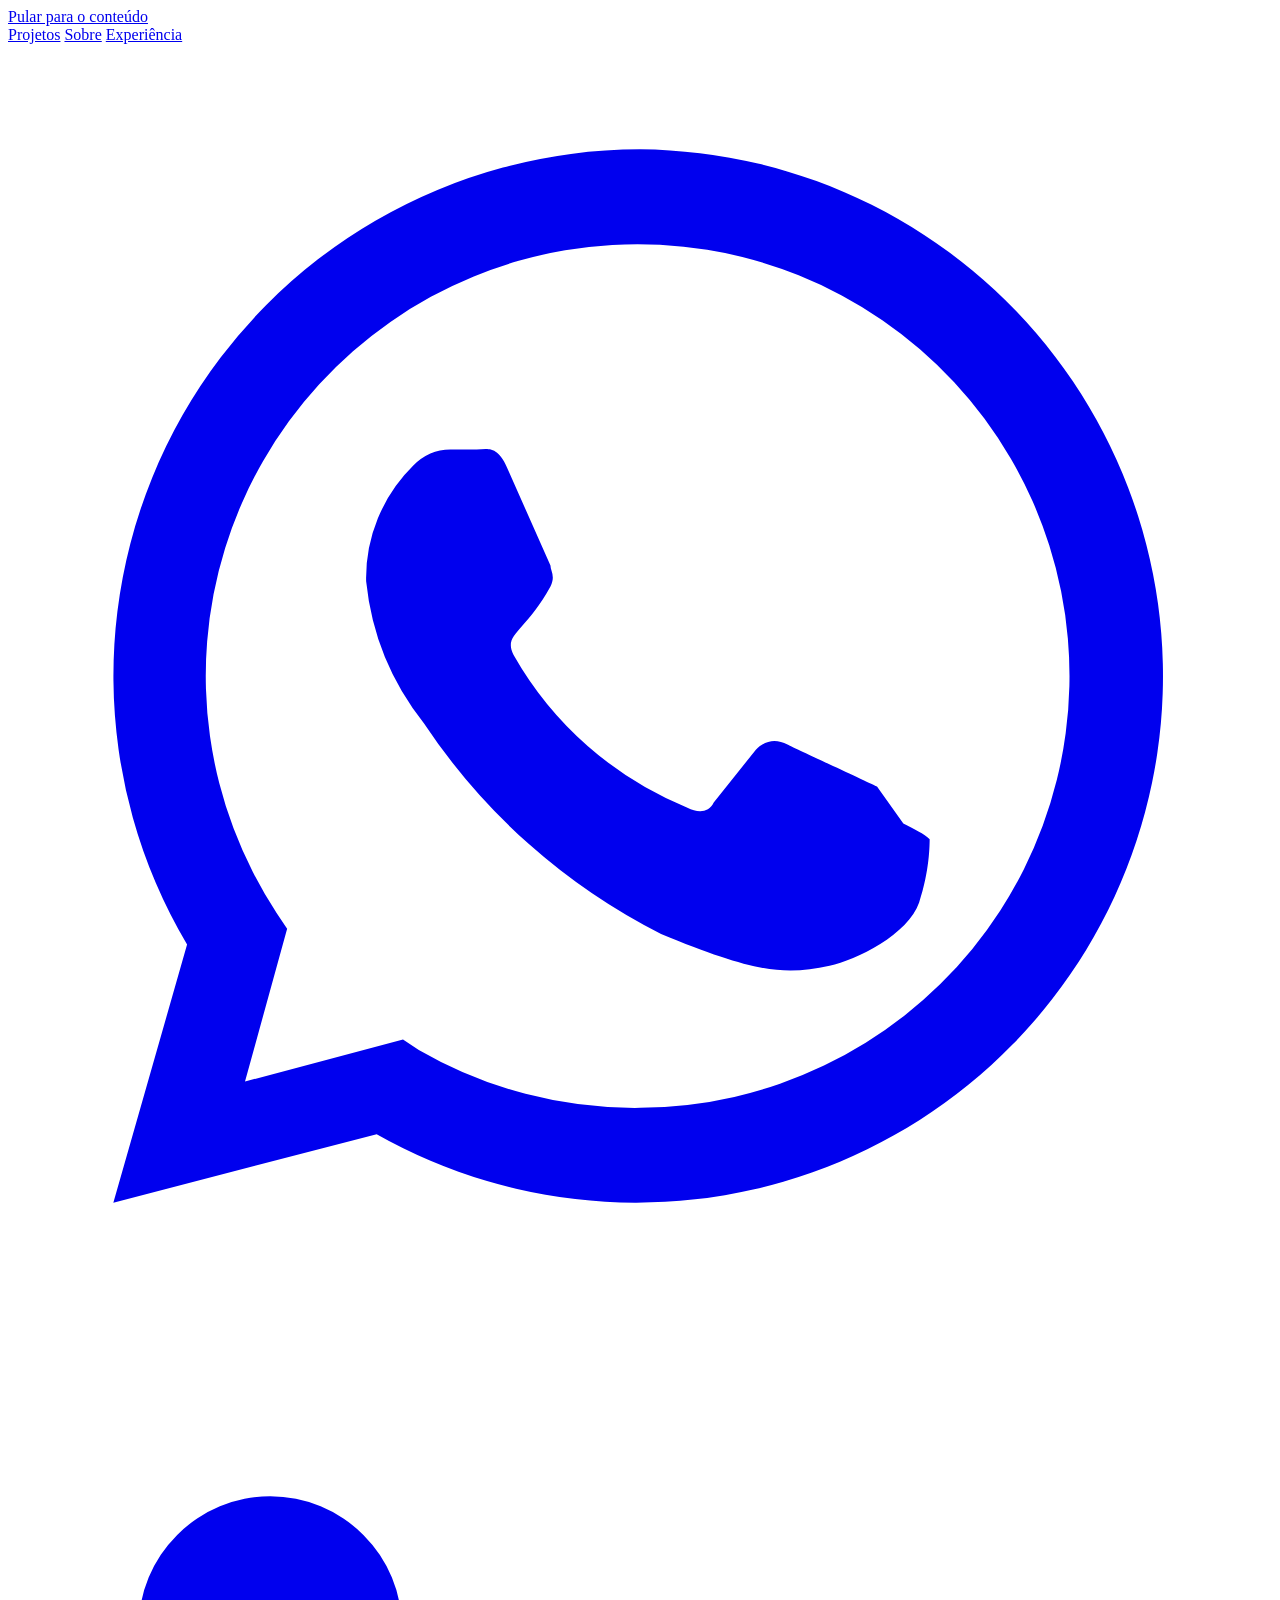
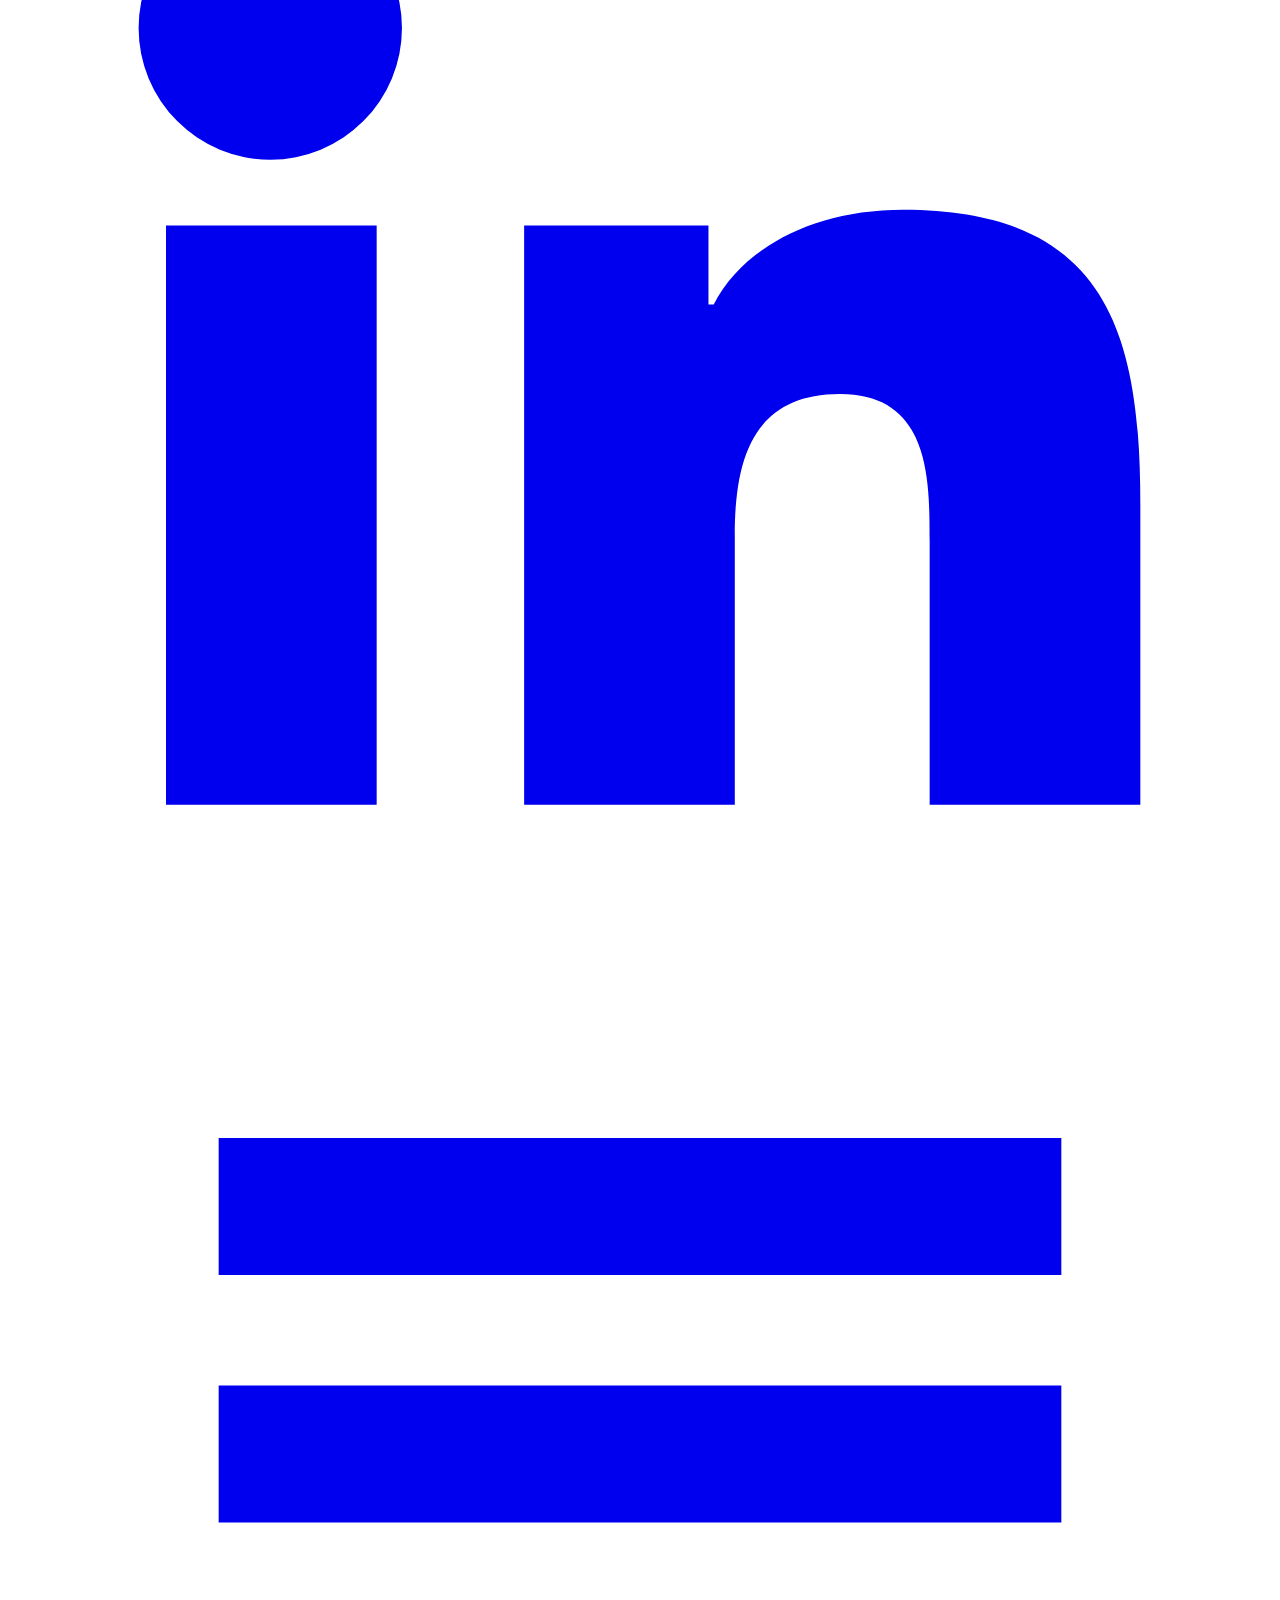
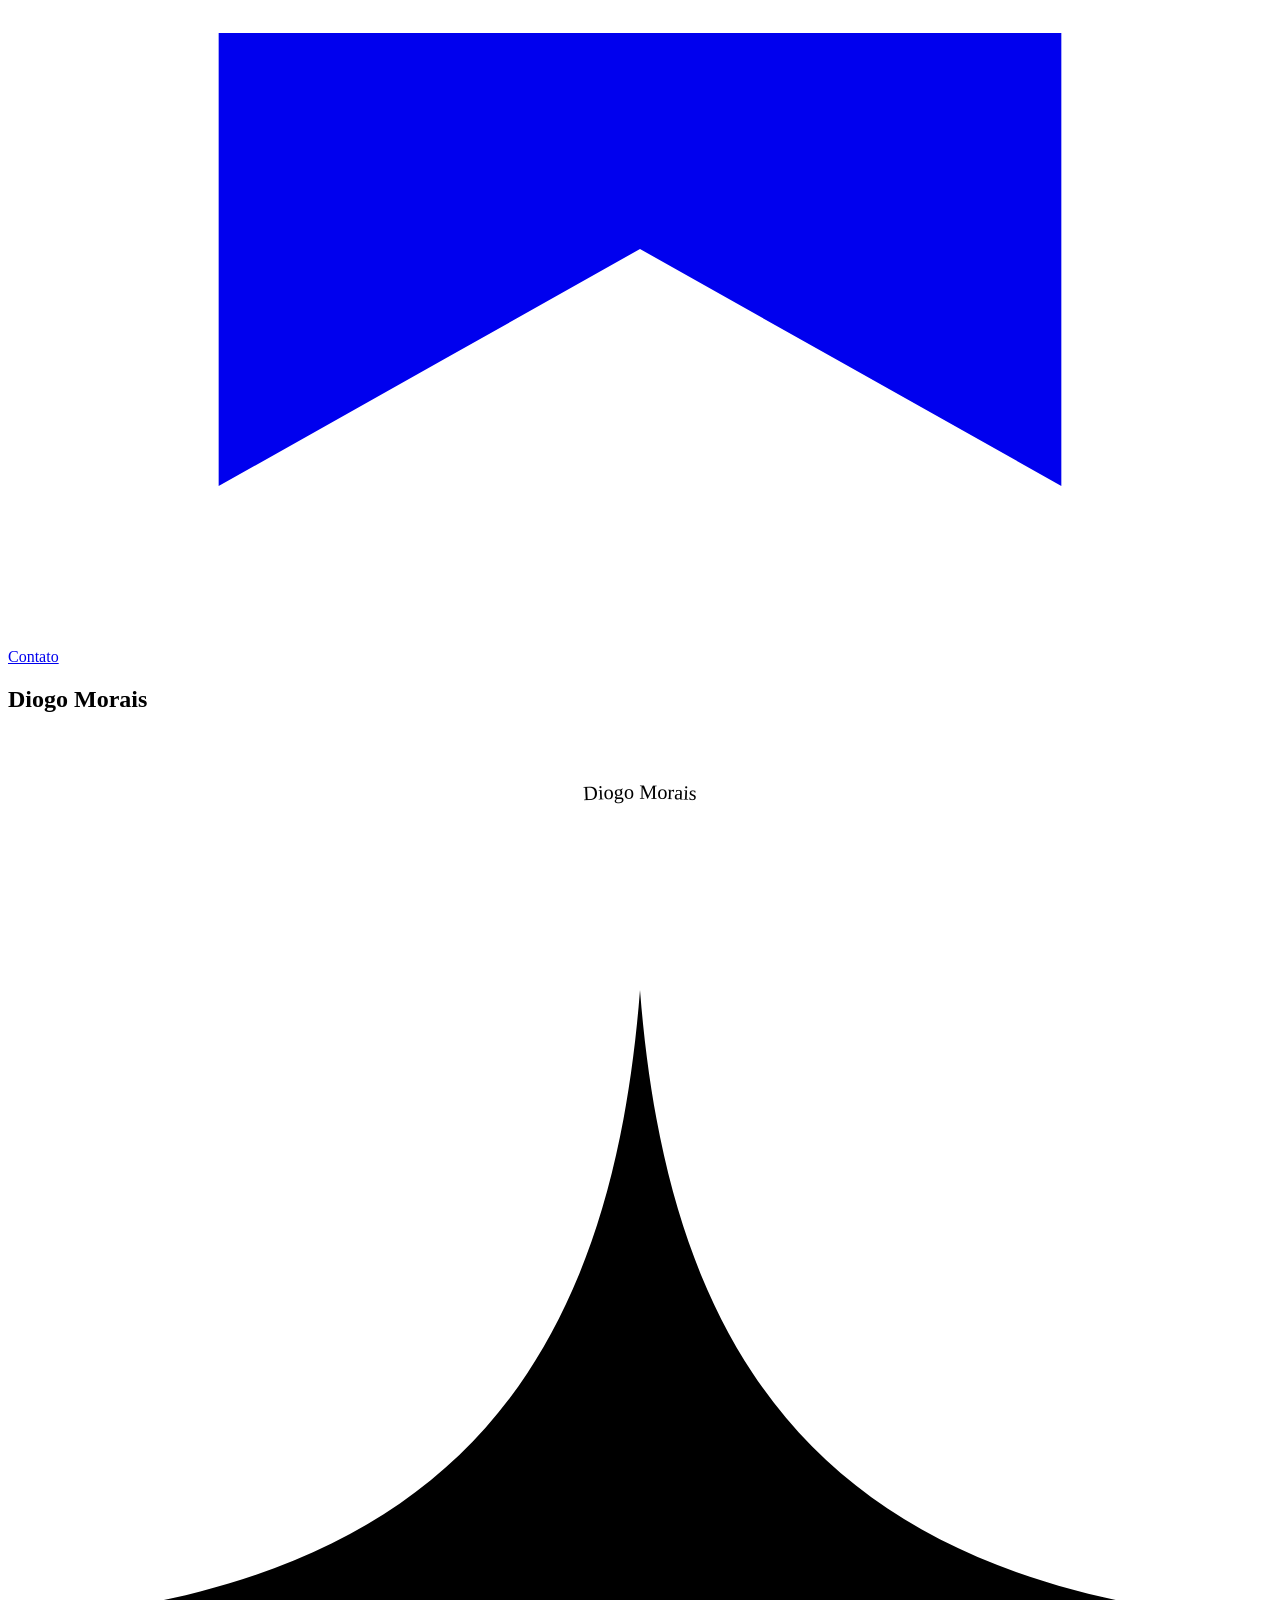
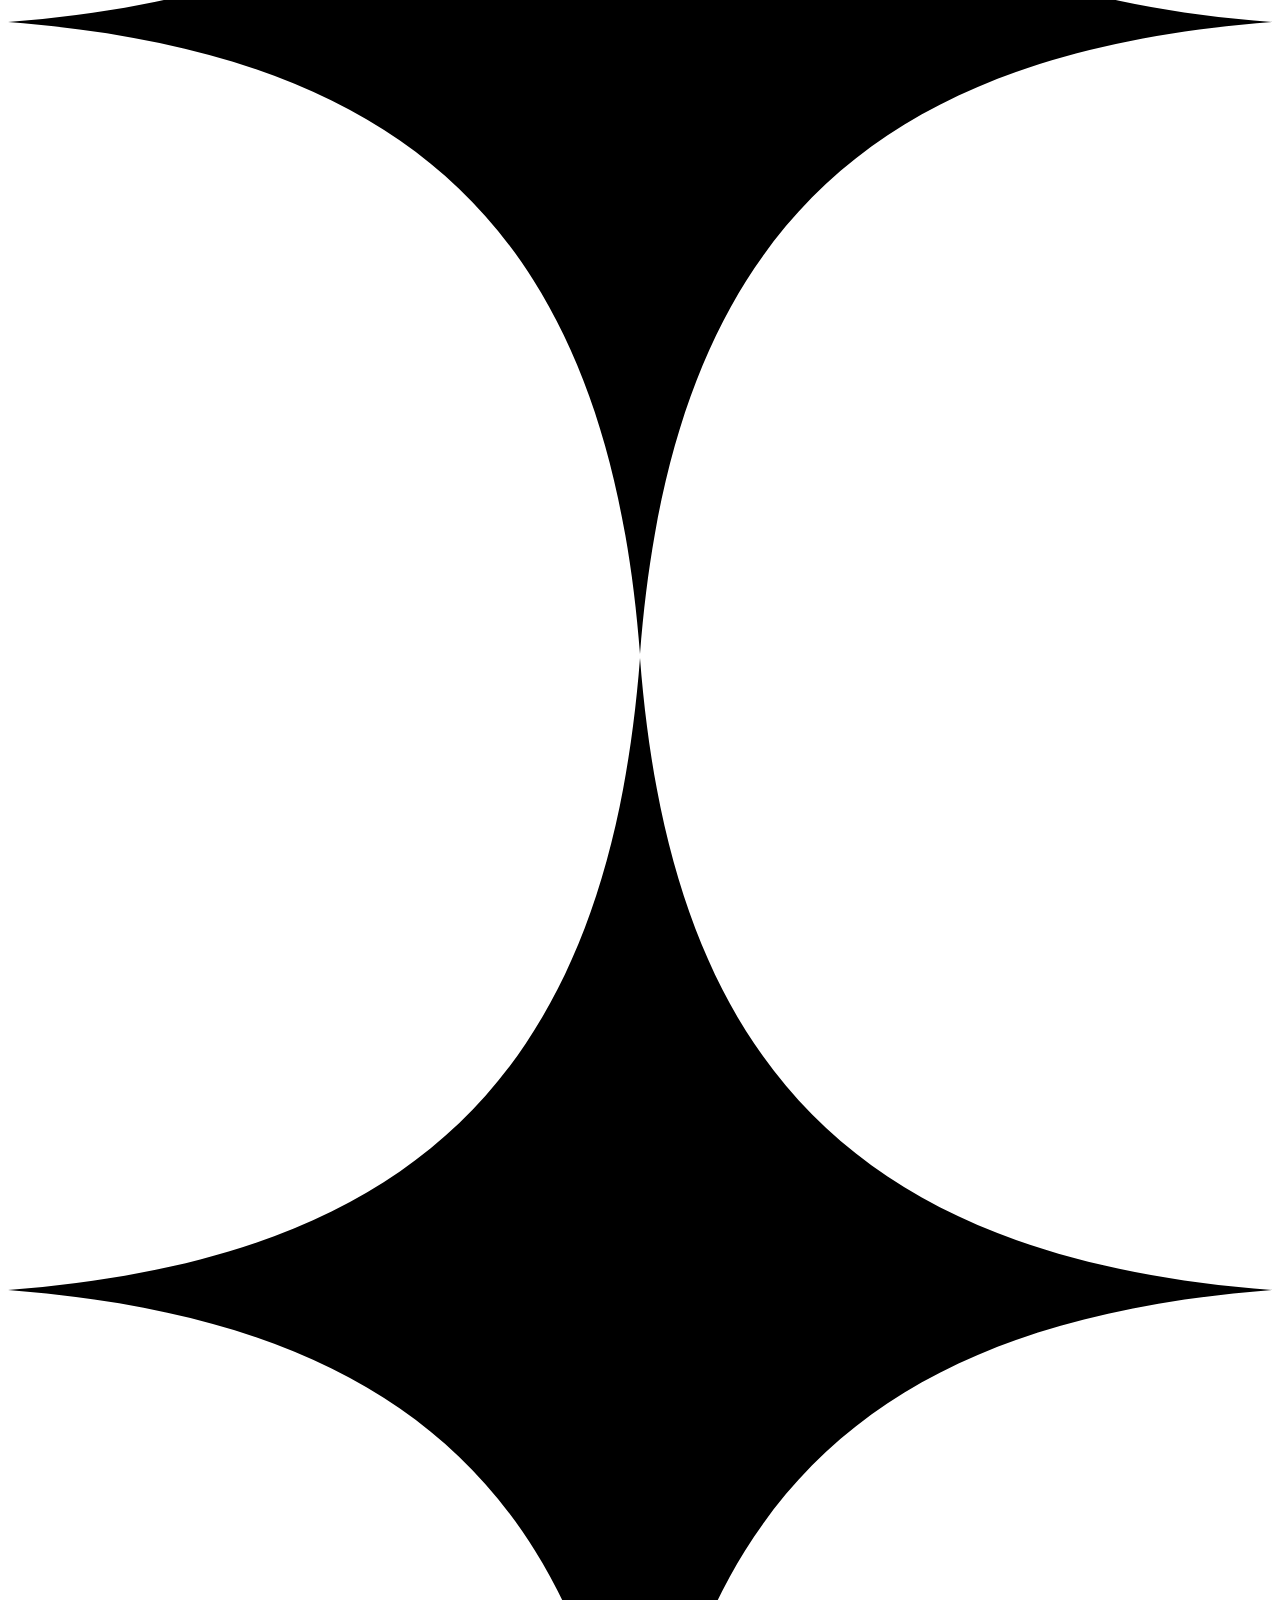
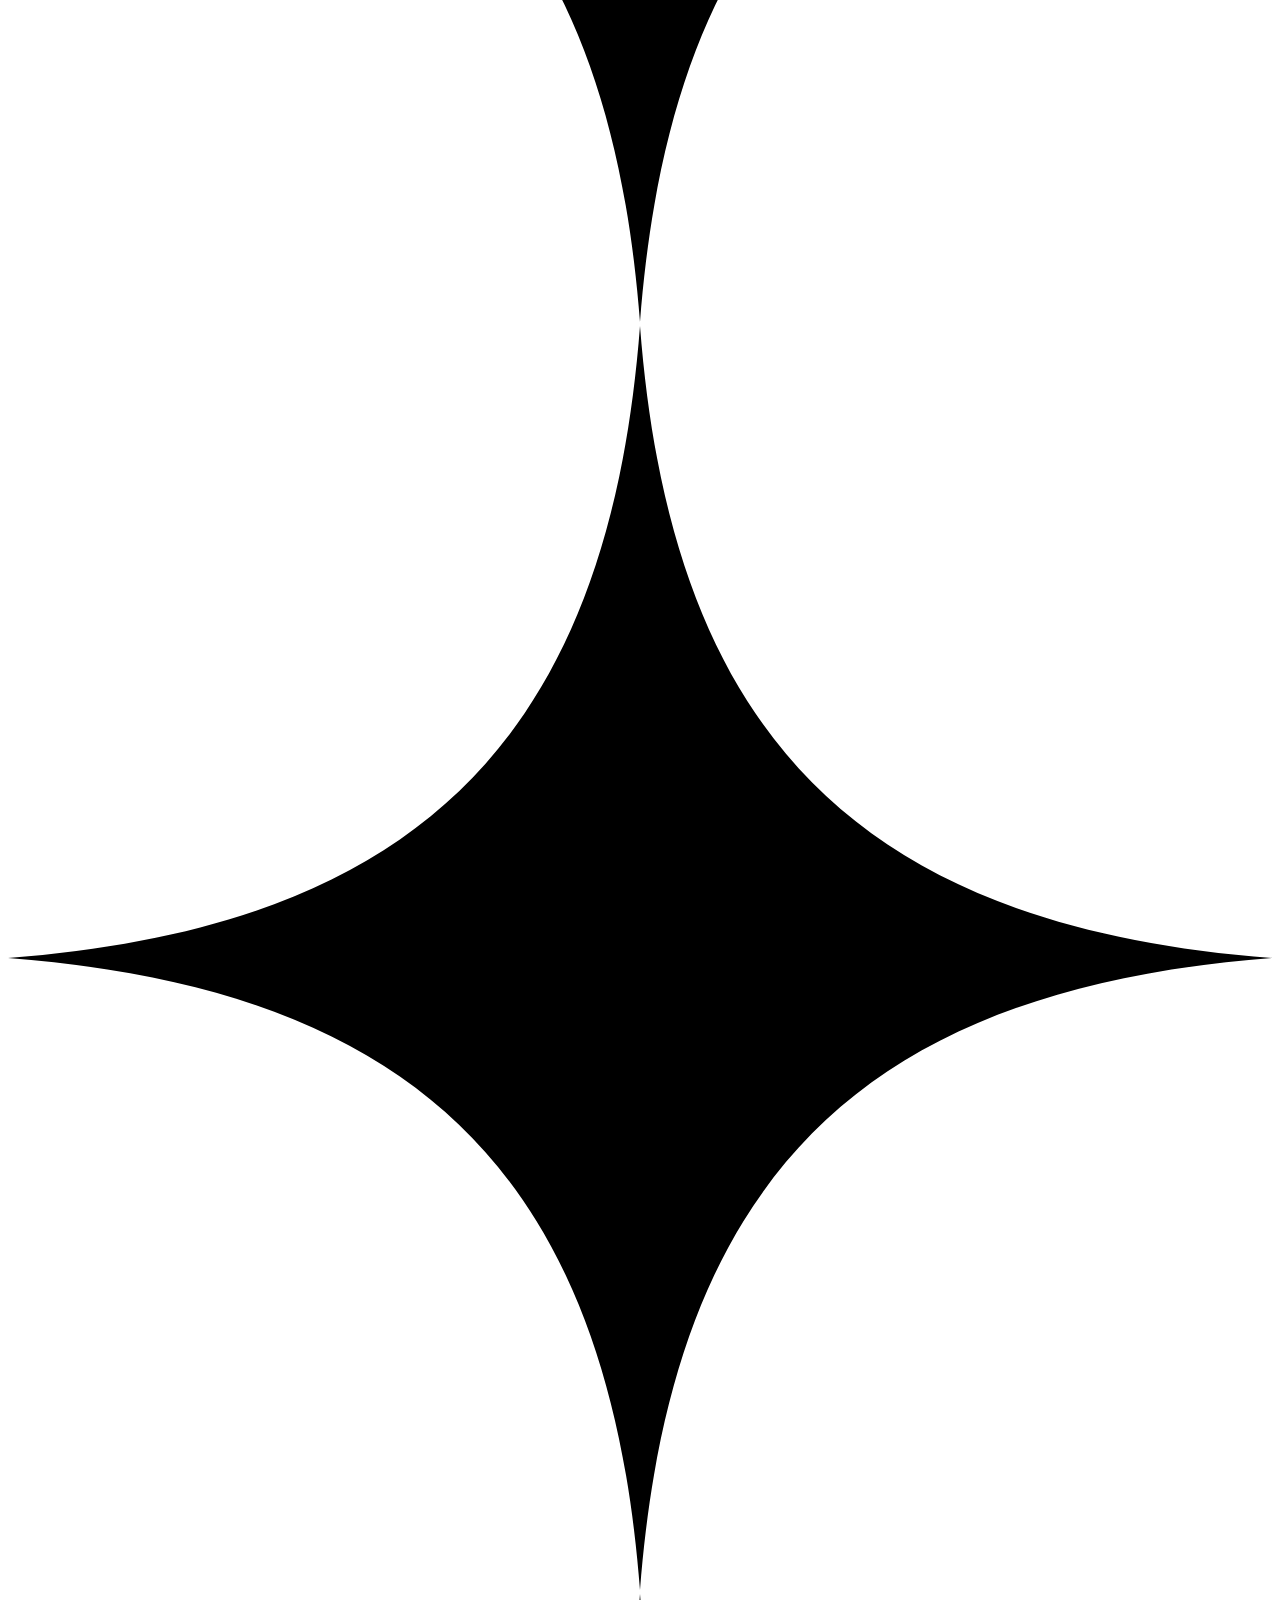
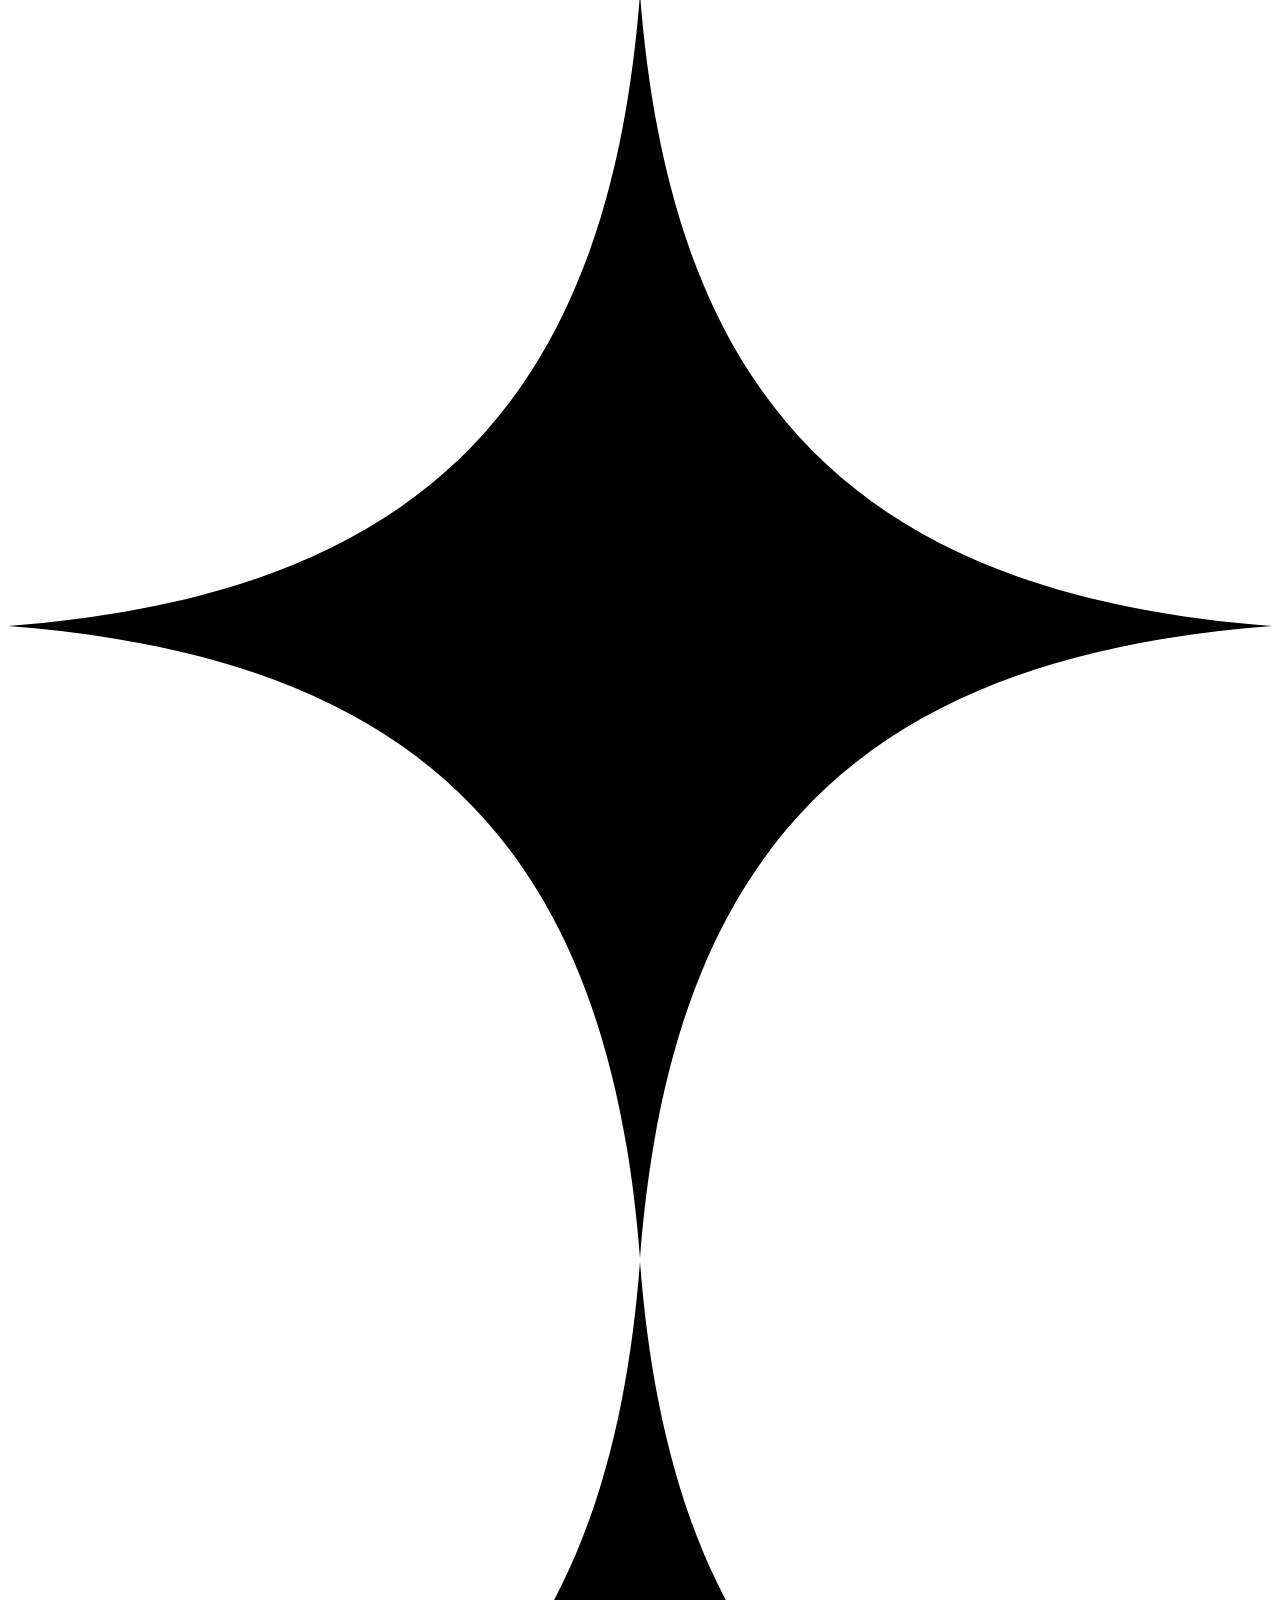
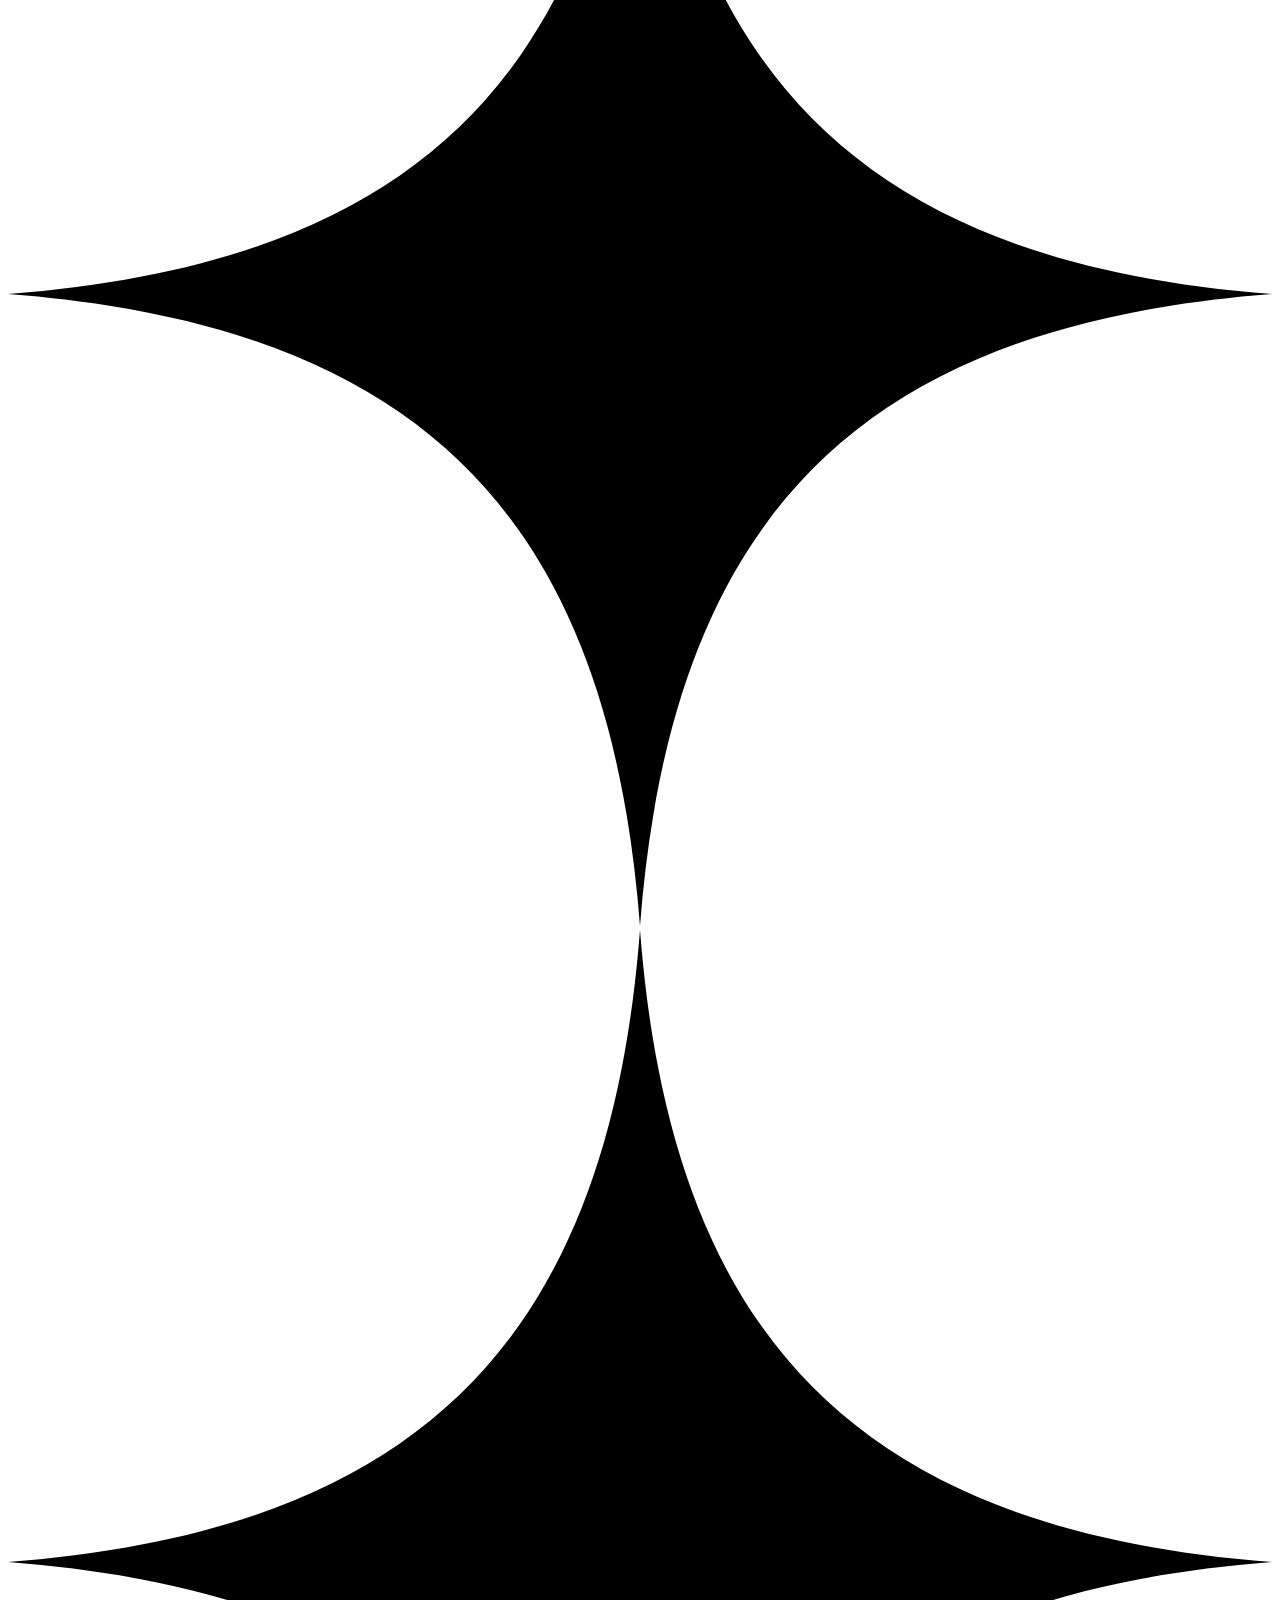
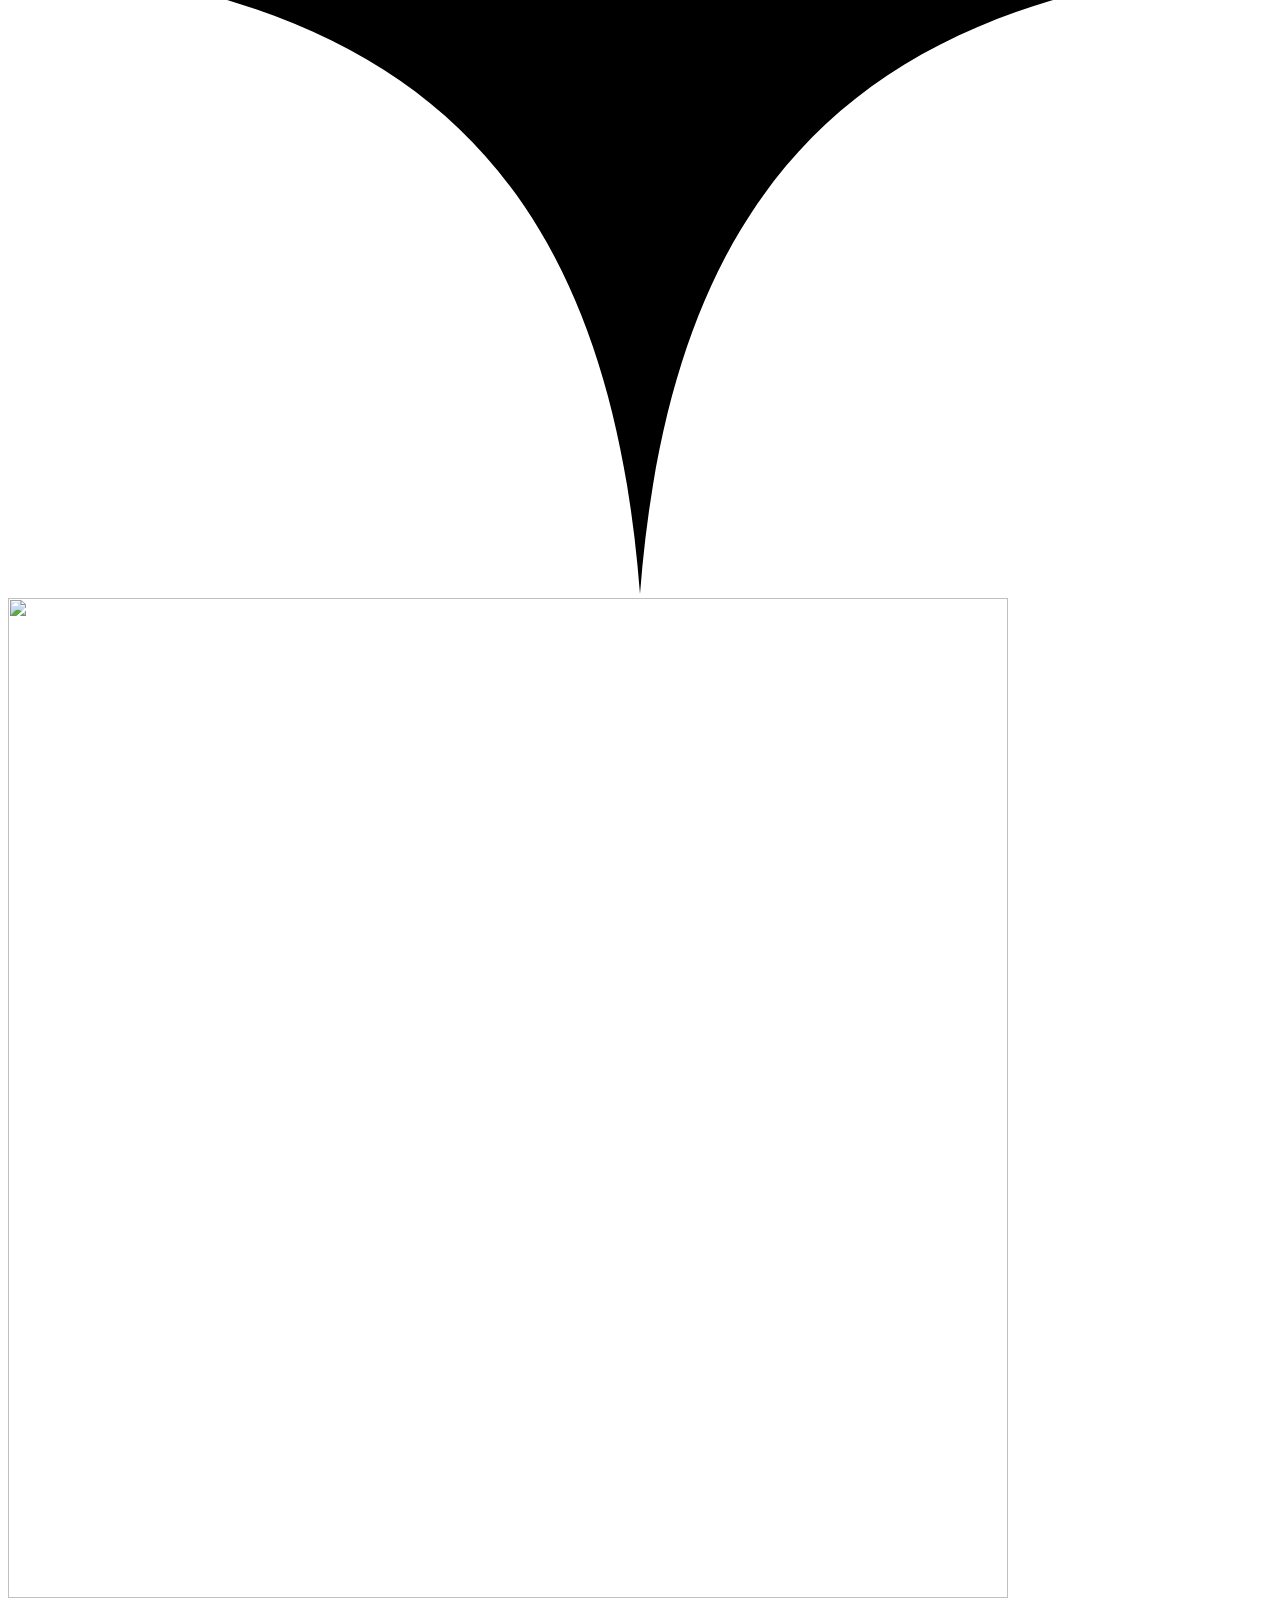
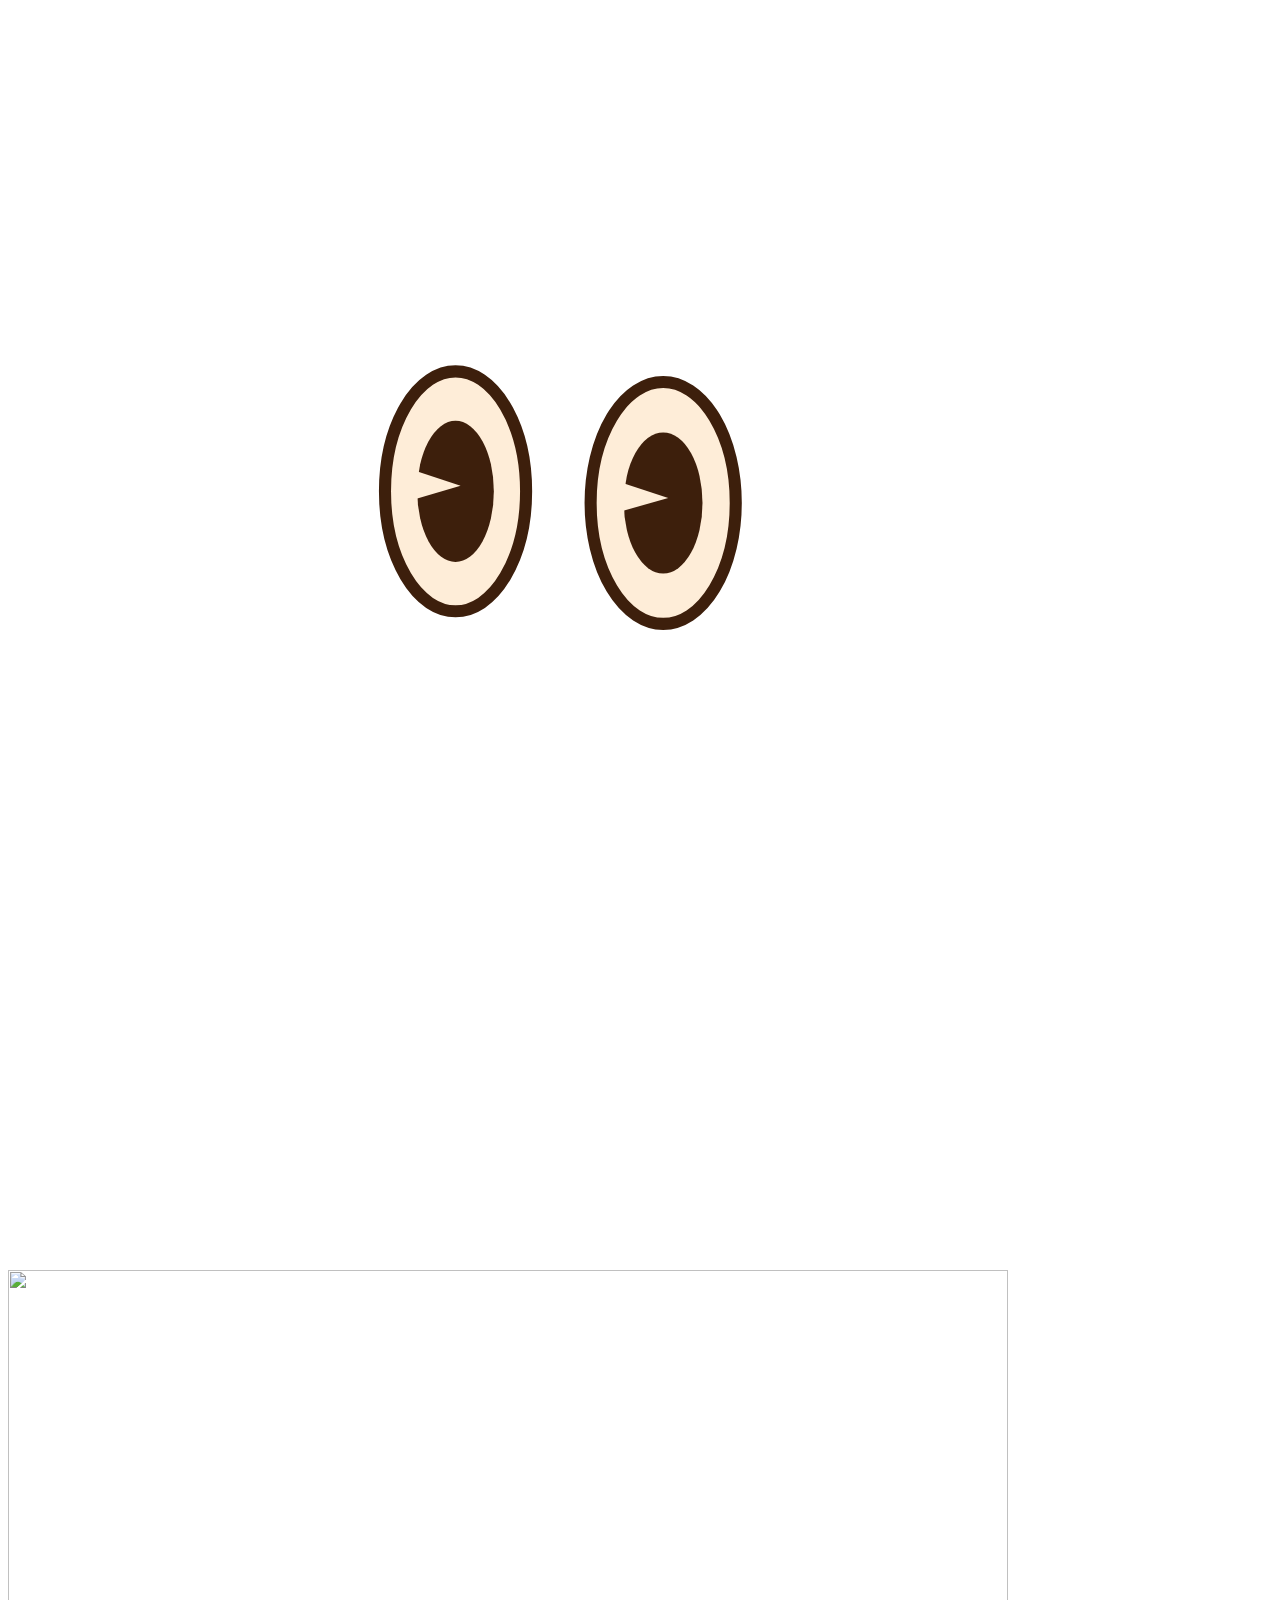
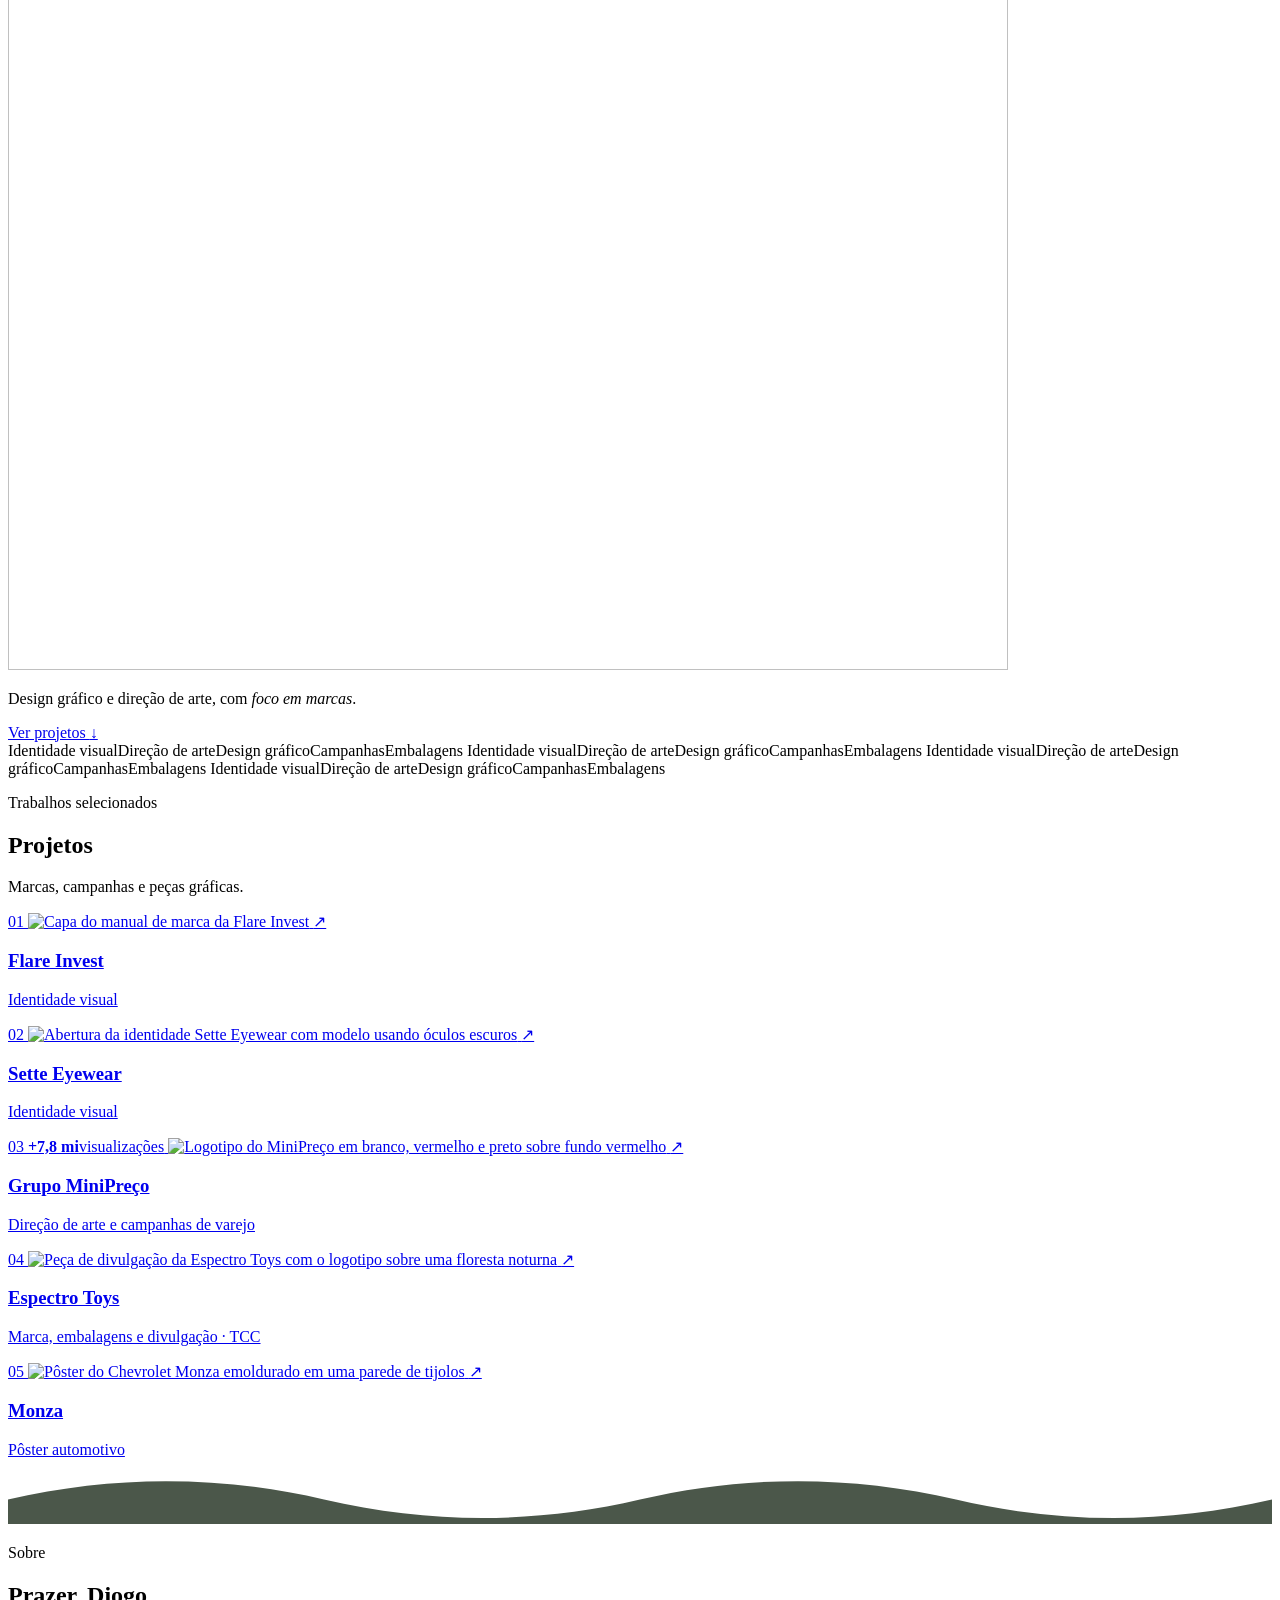
==== index.html @ a41bdfc1 "Add files via upload" ====
<!doctype html>
<html lang="pt-BR">
<head>
  <meta charset="utf-8">
  <meta name="viewport" content="width=device-width, initial-scale=1">
  <title>Diogo Morais — Designer gráfico e de marcas</title>
  <meta name="description" content="Portfólio de Diogo Morais, designer em Curitiba. Identidade visual, direção de arte e design gráfico, com foco em marcas.">
  <link rel="canonical" href="https://diogomorais.com/">
  <meta property="og:type" content="website">
  <meta property="og:site_name" content="Diogo Morais">
  <meta property="og:locale" content="pt_BR">
  <meta property="og:url" content="https://diogomorais.com/">
  <meta property="og:title" content="Diogo Morais — Designer gráfico e de marcas">
  <meta property="og:description" content="Portfólio de Diogo Morais, designer em Curitiba. Identidade visual, direção de arte e design gráfico, com foco em marcas.">
  <meta property="og:image" content="https://diogomorais.com/assets/img/compartilhar.jpg">
  <meta name="twitter:card" content="summary_large_image">
  <meta name="theme-color" content="#F4EBDD">
  <link rel="icon" href="assets/favicon-32.png" type="image/png">
  <link rel="apple-touch-icon" href="assets/apple-touch-icon.png">
  <link rel="preconnect" href="https://fonts.googleapis.com">
  <link rel="preconnect" href="https://fonts.gstatic.com" crossorigin>
  <link href="https://fonts.googleapis.com/css2?family=Bricolage+Grotesque:opsz,wght@12..96,400..800&family=Titan+One&family=Inter:wght@400;500;600;700&display=swap" rel="stylesheet">
  <link rel="stylesheet" href="assets/css/style.css?v=16">
</head>
<body>
  <a class="skip-link" href="#conteudo">Pular para o conteúdo</a>

  <header class="site-header">
    <div class="wrap">
      <a class="brand" href="./" aria-label="Diogo Morais, início"><span class="logo-symbol brand-sym" aria-hidden="true"></span><span class="brand-name" aria-hidden="true"></span></a>
      <nav class="nav" aria-label="Principal">
        <a href="#projetos">Projetos</a>
        <a href="#sobre">Sobre</a>
        <a href="#experiencia">Experiência</a>
        <div class="social">
          <a class="social-link" href="https://wa.me/5541987998000" target="_blank" rel="noopener" aria-label="WhatsApp"><svg viewBox="0 0 24 24" aria-hidden="true"><path fill="currentColor" d="M12 2a10 10 0 0 0-8.6 15.1L2 22l5-1.3A10 10 0 1 0 12 2Zm0 18.2a8.2 8.2 0 0 1-4.2-1.1l-.3-.2-3 .8.8-2.9-.2-.3A8.2 8.2 0 1 1 12 20.2Zm4.5-6.1c-.2-.1-1.5-.7-1.7-.8-.2-.1-.4-.1-.6.1l-.8 1c-.1.2-.3.2-.5.1a6.7 6.7 0 0 1-3.3-2.9c-.2-.4.2-.4.7-1.3.1-.2 0-.3 0-.4l-.8-1.8c-.2-.5-.4-.4-.6-.4h-.5a1 1 0 0 0-.7.3 3 3 0 0 0-.9 2.2 5.2 5.2 0 0 0 1.1 2.7 11.8 11.8 0 0 0 4.5 4c1.7.7 2.3.8 3.2.6.5-.1 1.5-.6 1.7-1.2.2-.6.2-1.1.2-1.2-.1-.1-.3-.2-.5-.3Z"/></svg></a>
          <a class="social-link" href="https://www.linkedin.com/in/diogo-morais-42ba0b2a0/" target="_blank" rel="noopener" aria-label="LinkedIn"><svg viewBox="0 0 24 24" aria-hidden="true"><path fill="currentColor" d="M4.98 3.5a2.5 2.5 0 1 1 0 5 2.5 2.5 0 0 1 0-5ZM3 9.75h4v11H3v-11Zm6.5 0h3.8v1.5h.1c.5-1 1.8-1.8 3.6-1.8 3.9 0 4.5 2.4 4.5 5.6v5.7h-4v-5c0-1.2 0-2.8-1.7-2.8s-2 1.3-2 2.7v5.1h-4v-11Z"/></svg></a>
          <a class="social-link" href="https://substack.com/@diogomoraiz" target="_blank" rel="noopener" aria-label="Substack"><svg viewBox="0 0 24 24" aria-hidden="true"><path fill="currentColor" d="M4 3h16v2.6H4V3Zm0 4.7h16v2.6H4V7.7ZM4 12.4h16V21l-8-4.5L4 21v-8.6Z"/></svg></a>
        </div>
        <a class="btn" href="#contato">Contato</a>
      </nav>
    </div>
  </header>

  <main id="conteudo">
    <!-- ABERTURA: retrato cartoon centralizado, nome em arco acima e chamada abaixo -->
    <section class="hero hero--center theme-bege" aria-labelledby="hero-title">
      <div class="wrap">
        <h1 class="visually-hidden" id="hero-title">Diogo Morais</h1>

        <div class="hero-stage">
          <!-- Nome em arco (decorativo; o título real está no h1 acima) -->
          <svg class="hero-arc" viewBox="0 120 1000 200" aria-hidden="true">
            <defs><path id="hero-arc-path" d="M 60 300 A 820 820 0 0 1 940 300"/></defs>
            <text><textPath href="#hero-arc-path" startOffset="50%" text-anchor="middle">Diogo Morais</textPath></text>
          </svg>

          <!-- Estrelinhas em volta -->
          <svg class="spark spark--1" viewBox="0 0 40 40" aria-hidden="true"><path d="M20 0 C21 13 27 19 40 20 C27 21 21 27 20 40 C19 27 13 21 0 20 C13 19 19 13 20 0 Z"/></svg>
          <svg class="spark spark--2" viewBox="0 0 40 40" aria-hidden="true"><path d="M20 0 C21 13 27 19 40 20 C27 21 21 27 20 40 C19 27 13 21 0 20 C13 19 19 13 20 0 Z"/></svg>
          <svg class="spark spark--3" viewBox="0 0 40 40" aria-hidden="true"><path d="M20 0 C21 13 27 19 40 20 C27 21 21 27 20 40 C19 27 13 21 0 20 C13 19 19 13 20 0 Z"/></svg>
          <svg class="spark spark--4" viewBox="0 0 40 40" aria-hidden="true"><path d="M20 0 C21 13 27 19 40 20 C27 21 21 27 20 40 C19 27 13 21 0 20 C13 19 19 13 20 0 Z"/></svg>
          <svg class="spark spark--5" viewBox="0 0 40 40" aria-hidden="true"><path d="M20 0 C21 13 27 19 40 20 C27 21 21 27 20 40 C19 27 13 21 0 20 C13 19 19 13 20 0 Z"/></svg>
          <svg class="spark spark--6" viewBox="0 0 40 40" aria-hidden="true"><path d="M20 0 C21 13 27 19 40 20 C27 21 21 27 20 40 C19 27 13 21 0 20 C13 19 19 13 20 0 Z"/></svg>

          <div class="hero-figure">
            <div class="portrait-sun" aria-hidden="true"></div>
            <!-- Ilustração de Diogo em 3 camadas (coordenadas da arte original 1254 × 1254):
                 1) arte sem fundo  2) olhos em vetor, com pupilas que seguem o cursor  3) armação dos óculos por cima -->
            <!-- Recorte: o corpo termina na borda do círculo; a cabeça pode sair por cima -->
            <div class="cartoon-clip">
            <div class="cartoon" role="img" aria-label="Ilustração cartoon de Diogo Morais, de óculos e barba, olhando para o visitante">
              <img class="cartoon-layer" src="assets/img/cartoon/diogo-base.png" alt="" width="1000" height="1000">
              <svg class="cartoon-layer cartoon-eyes" viewBox="0 0 1254 1254" aria-hidden="true">
                <defs>
                  <clipPath id="eye-clip-l"><ellipse cx="444" cy="485.5" rx="70" ry="119"/></clipPath>
                  <clipPath id="eye-clip-r"><ellipse cx="650" cy="497" rx="72" ry="120"/></clipPath>
                </defs>
                <g class="eye" data-cx="444" data-cy="485.5" data-max-x="30" data-max-y="44">
                  <ellipse cx="444" cy="485.5" rx="70" ry="119" fill="#FEEDD8"/>
                  <g clip-path="url(#eye-clip-l)">
                    <g class="pupil">
                      <ellipse cx="444" cy="485.5" rx="38" ry="70" fill="#3D1F0C"/>
                      <path d="M 401 464 L 449 480 L 401 494 Z" fill="#FEEDD8"/>
                    </g>
                  </g>
                  <ellipse cx="444" cy="485.5" rx="70" ry="119" fill="none" stroke="#3D1F0C" stroke-width="12"/>
                </g>
                <g class="eye" data-cx="650" data-cy="497" data-max-x="32" data-max-y="45">
                  <ellipse cx="650" cy="497" rx="72" ry="120" fill="#FEEDD8"/>
                  <g clip-path="url(#eye-clip-r)">
                    <g class="pupil">
                      <ellipse cx="650" cy="497" rx="39" ry="70" fill="#3D1F0C"/>
                      <path d="M 606 476 L 655 492 L 606 506 Z" fill="#FEEDD8"/>
                    </g>
                  </g>
                  <ellipse cx="650" cy="497" rx="72" ry="120" fill="none" stroke="#3D1F0C" stroke-width="12"/>
                </g>
              </svg>
              <img class="cartoon-layer" src="assets/img/cartoon/diogo-oculos.png" alt="" width="1000" height="1000">
            </div>
            </div>
            <!-- Contorno que fecha o corte do corpo na metade de baixo do círculo -->
            <span class="sun-rim" aria-hidden="true"></span>
          </div>
        </div>

        <p class="hero-lead">Design gráfico e direção de arte, com <em>foco em marcas</em>.</p>
        <div class="hero-actions">
          <a class="btn btn--lg" href="#projetos">Ver projetos <span aria-hidden="true">↓</span></a>
        </div>
      </div>
    </section>

    <div class="marquee" aria-hidden="true">
      <div class="marquee-track">
        <span>Identidade visual</span><span>Direção de arte</span><span>Design gráfico</span><span>Campanhas</span><span>Embalagens</span>
        <span>Identidade visual</span><span>Direção de arte</span><span>Design gráfico</span><span>Campanhas</span><span>Embalagens</span>
        <span>Identidade visual</span><span>Direção de arte</span><span>Design gráfico</span><span>Campanhas</span><span>Embalagens</span>
        <span>Identidade visual</span><span>Direção de arte</span><span>Design gráfico</span><span>Campanhas</span><span>Embalagens</span>
      </div>
    </div>

    <!-- PROJETOS (ordem obrigatória) -->
    <section class="section theme-bege" id="projetos" aria-labelledby="projetos-title">
      <div class="wrap">
        <div class="projects-head reveal">
          <div>
            <p class="eyebrow">Trabalhos selecionados</p>
            <h2 class="section-title" id="projetos-title">Projetos</h2>
          </div>
          <p class="section-sub">Marcas, campanhas e peças gráficas.</p>
        </div>

        <div class="projects-grid">
          <article class="project project--wide reveal">
            <a href="projetos/flare-invest.html">
              <div class="project-media">
                <span class="project-num">01</span>
                <img src="assets/img/flare/capa.jpg" alt="Capa do manual de marca da Flare Invest" width="1800" height="1013" loading="lazy">
                <span class="project-cta" aria-hidden="true">↗</span>
              </div>
              <div class="project-info">
                <div><h3 class="project-name">Flare Invest</h3><p class="project-cat">Identidade visual</p></div>
              </div>
            </a>
          </article>

          <article class="project project--wide reveal">
            <a href="projetos/sette-eyewear.html">
              <div class="project-media">
                <span class="project-num">02</span>
                <img src="assets/img/sette/capa.jpg" alt="Abertura da identidade Sette Eyewear com modelo usando óculos escuros" width="1800" height="1013" loading="lazy">
                <span class="project-cta" aria-hidden="true">↗</span>
              </div>
              <div class="project-info">
                <div><h3 class="project-name">Sette Eyewear</h3><p class="project-cat">Identidade visual</p></div>
              </div>
            </a>
          </article>

          <article class="project project--half reveal">
            <a href="projetos/grupo-minipreco.html">
              <div class="project-media">
                <span class="project-num">03</span>
                <span class="reach-badge"><b>+7,8 mi</b>visualizações</span>
                <img src="assets/img/minipreco/capa.jpg" alt="Logotipo do MiniPreço em branco, vermelho e preto sobre fundo vermelho" width="1080" height="1080" loading="lazy">
                <span class="project-cta" aria-hidden="true">↗</span>
              </div>
              <div class="project-info">
                <div><h3 class="project-name">Grupo MiniPreço</h3><p class="project-cat">Direção de arte e campanhas de varejo</p></div>
              </div>
            </a>
          </article>

          <article class="project project--half reveal">
            <a href="projetos/espectro-toys.html">
              <div class="project-media">
                <span class="project-num">04</span>
                <img src="assets/img/espectro/instagram-1.jpg" alt="Peça de divulgação da Espectro Toys com o logotipo sobre uma floresta noturna" width="1080" height="1350" loading="lazy">
                <span class="project-cta" aria-hidden="true">↗</span>
              </div>
              <div class="project-info">
                <div><h3 class="project-name">Espectro Toys</h3><p class="project-cat">Marca, embalagens e divulgação · TCC</p></div>
              </div>
            </a>
          </article>

          <article class="project project--wide reveal">
            <a href="projetos/monza.html">
              <div class="project-media">
                <span class="project-num">05</span>
                <img src="assets/img/monza/mockup-moldura.jpg" alt="Pôster do Chevrolet Monza emoldurado em uma parede de tijolos" width="2400" height="1680" loading="lazy" style="object-position: 50% 40%">
                <span class="project-cta" aria-hidden="true">↗</span>
              </div>
              <div class="project-info">
                <div><h3 class="project-name">Monza</h3><p class="project-cat">Pôster automotivo</p></div>
              </div>
            </a>
          </article>
        </div>
      </div>
    </section>

    <!-- SOBRE -->
    <svg class="wave" viewBox="0 0 1440 56" preserveAspectRatio="none" aria-hidden="true" style="background: var(--bege)">
      <path d="M0 28 C 120 0, 240 0, 360 28 S 600 56, 720 28 S 960 0, 1080 28 S 1320 56, 1440 28 V56 H0 Z" fill="#4B574A"/>
    </svg>
    <section class="section about theme-verde" id="sobre" aria-labelledby="sobre-title">
      <div class="wrap">
        <div class="reveal">
          <p class="eyebrow">Sobre</p>
          <h2 class="section-title" id="sobre-title">Prazer, Diogo</h2>
        </div>
        <div class="reveal">
          <p class="about-text">Sou <strong>Diogo Morais</strong>, designer formado pela FAE, em Curitiba. Meu trabalho reúne <strong>identidade visual, direção de arte e design gráfico</strong>, com <strong class="hl">foco na criação de marcas</strong>.</p>
        </div>
      </div>
    </section>
    <svg class="wave" viewBox="0 0 1440 56" preserveAspectRatio="none" aria-hidden="true" style="background: var(--bege); transform: scaleY(-1)">
      <path d="M0 28 C 120 0, 240 0, 360 28 S 600 56, 720 28 S 960 0, 1080 28 S 1320 56, 1440 28 V56 H0 Z" fill="#4B574A"/>
    </svg>

    <!-- EXPERIÊNCIA -->
    <section class="section theme-bege" id="experiencia" aria-labelledby="xp-title">
      <div class="wrap">
        <div class="xp-head reveal">
          <div>
            <p class="eyebrow">Trajetória</p>
            <h2 class="section-title" id="xp-title">Experiência</h2>
          </div>
        </div>

        <ol class="xp-list" reversed>
          <li class="xp-item reveal">
            <div><p class="xp-year">2025 – atual</p><p class="xp-months">Dezembro de 2025 – atual</p></div>
            <div>
              <h3 class="xp-role">Grupo MiniPreço</h3>
              <p class="xp-kind">Designer pleno · design gráfico, campanhas e audiovisual</p>
              <p class="xp-desc">Conceito de KVs e desdobramentos em peças gráficas e vídeos para campanhas de varejo. Os vídeos que criei e editei para o YouTube somam mais de 7,8 milhões de visualizações.</p>
            </div>
          </li>
          <li class="xp-item reveal">
            <div><p class="xp-year">2024 – 2025</p><p class="xp-months">Dezembro de 2024 – dezembro de 2025</p></div>
            <div>
              <h3 class="xp-role">Agência Social Medic</h3>
              <p class="xp-kind">Designer júnior → pleno</p>
              <p class="xp-desc">Comunicação visual e redes sociais para médicos, além de materiais impressos como revistas, banners, outdoors e folders.</p>
            </div>
          </li>
          <li class="xp-item reveal">
            <div><p class="xp-year">2023 – 2024</p><p class="xp-months">Abril de 2023 – novembro de 2024</p></div>
            <div>
              <h3 class="xp-role">Capital Ferramentas</h3>
              <p class="xp-kind">Estágio em design de produto</p>
              <p class="xp-desc">Organizadores personalizados para ferramentas, do levantamento ao projeto para corte a laser.</p>
            </div>
          </li>
          <li class="xp-item reveal">
            <div><p class="xp-year">2022 – 2023</p><p class="xp-months">Outubro de 2022 – abril de 2023</p></div>
            <div>
              <h3 class="xp-role">Protegido Marcas</h3>
              <p class="xp-kind">Estágio em social media e tráfego pago</p>
              <p class="xp-desc">Artes para redes sociais e campanhas no Meta Ads, integrando design e tráfego pago.</p>
            </div>
          </li>
        </ol>
      </div>
    </section>

    <!-- EDUCAÇÃO: seção própria em laranja, com borda serrilhada (diferente da onda do Sobre) -->
    <svg class="zigzag" viewBox="0 0 1440 28" preserveAspectRatio="none" aria-hidden="true" style="background: var(--bege)">
      <path d="M0 28 L0 14 L20 0 L40 14 L60 0 L80 14 L100 0 L120 14 L140 0 L160 14 L180 0 L200 14 L220 0 L240 14 L260 0 L280 14 L300 0 L320 14 L340 0 L360 14 L380 0 L400 14 L420 0 L440 14 L460 0 L480 14 L500 0 L520 14 L540 0 L560 14 L580 0 L600 14 L620 0 L640 14 L660 0 L680 14 L700 0 L720 14 L740 0 L760 14 L780 0 L800 14 L820 0 L840 14 L860 0 L880 14 L900 0 L920 14 L940 0 L960 14 L980 0 L1000 14 L1020 0 L1040 14 L1060 0 L1080 14 L1100 0 L1120 14 L1140 0 L1160 14 L1180 0 L1200 14 L1220 0 L1240 14 L1260 0 L1280 14 L1300 0 L1320 14 L1340 0 L1360 14 L1380 0 L1400 14 L1420 0 L1440 14 L1440 28 Z" fill="#EB5E1E"/>
    </svg>
    <section class="section theme-laranja edu" id="educacao" aria-labelledby="edu-title">
      <div class="wrap">
        <div class="xp-head reveal">
          <div>
            <p class="eyebrow">Formação</p>
            <h2 class="section-title" id="edu-title">Educação</h2>
          </div>
        </div>
        <ul class="xp-list">
          <li class="xp-item reveal">
            <div><p class="xp-year">2022 – 2025</p><p class="xp-months">Junho de 2022 – junho de 2025</p></div>
            <div>
              <h3 class="xp-role">Design · FAE</h3>
              <p class="xp-kind">Bacharelado</p>
            </div>
          </li>
          <li class="xp-item reveal">
            <div><p class="xp-year">2026 – atual</p><p class="xp-months">Desde agosto de 2026</p></div>
            <div>
              <h3 class="xp-role">Marcados · André Lona</h3>
              <p class="xp-kind">Curso para designers de marcas</p>
            </div>
          </li>
          <li class="xp-item reveal">
            <div><p class="xp-year">Cursos</p><p class="xp-months">Formação complementar</p></div>
            <div>
              <ul class="xp-roles">
                <li class="xp-role">Experiência do usuário (UX) · Google</li>
                <li class="xp-role">UX/UI · Fundamentos para o Design de Interface · USP</li>
                <li class="xp-role">UI Master · Design de Interfaces com Figma</li>
              </ul>
            </div>
          </li>
          <li class="xp-item reveal">
            <div><p class="xp-year">Idioma</p></div>
            <div>
              <h3 class="xp-role">Inglês avançado</h3>
            </div>
          </li>
        </ul>
      </div>
    </section>
    <svg class="zigzag" viewBox="0 0 1440 28" preserveAspectRatio="none" aria-hidden="true" style="background: var(--preto); transform: scaleY(-1)">
      <path d="M0 28 L0 14 L20 0 L40 14 L60 0 L80 14 L100 0 L120 14 L140 0 L160 14 L180 0 L200 14 L220 0 L240 14 L260 0 L280 14 L300 0 L320 14 L340 0 L360 14 L380 0 L400 14 L420 0 L440 14 L460 0 L480 14 L500 0 L520 14 L540 0 L560 14 L580 0 L600 14 L620 0 L640 14 L660 0 L680 14 L700 0 L720 14 L740 0 L760 14 L780 0 L800 14 L820 0 L840 14 L860 0 L880 14 L900 0 L920 14 L940 0 L960 14 L980 0 L1000 14 L1020 0 L1040 14 L1060 0 L1080 14 L1100 0 L1120 14 L1140 0 L1160 14 L1180 0 L1200 14 L1220 0 L1240 14 L1260 0 L1280 14 L1300 0 L1320 14 L1340 0 L1360 14 L1380 0 L1400 14 L1420 0 L1440 14 L1440 28 Z" fill="#EB5E1E"/>
    </svg>

    <!-- CONTATO (única chamada) -->
    <section class="section contact theme-preto" id="contato" aria-labelledby="contato-title">
      <svg class="contact-sun" viewBox="0 0 200 200" aria-hidden="true">
        <g fill="#F4EBDD" id="rays"></g>
      </svg>
      <div class="wrap reveal">
        <h2 class="contact-title" id="contato-title">Vamos <span>conversar?</span></h2>
        <p class="contact-sub">Vagas ou projetos de identidade visual? Fale comigo pelo WhatsApp ou LinkedIn. Também estou no Substack.</p>
        <div class="contact-actions">
          <a class="btn btn--lg btn--verde" href="https://wa.me/5541987998000" target="_blank" rel="noopener">
            <svg viewBox="0 0 24 24" aria-hidden="true"><path fill="currentColor" d="M12 2a10 10 0 0 0-8.6 15.1L2 22l5-1.3A10 10 0 1 0 12 2Zm0 18.2a8.2 8.2 0 0 1-4.2-1.1l-.3-.2-3 .8.8-2.9-.2-.3A8.2 8.2 0 1 1 12 20.2Zm4.5-6.1c-.2-.1-1.5-.7-1.7-.8-.2-.1-.4-.1-.6.1l-.8 1c-.1.2-.3.2-.5.1a6.7 6.7 0 0 1-3.3-2.9c-.2-.4.2-.4.7-1.3.1-.2 0-.3 0-.4l-.8-1.8c-.2-.5-.4-.4-.6-.4h-.5a1 1 0 0 0-.7.3 3 3 0 0 0-.9 2.2 5.2 5.2 0 0 0 1.1 2.7 11.8 11.8 0 0 0 4.5 4c1.7.7 2.3.8 3.2.6.5-.1 1.5-.6 1.7-1.2.2-.6.2-1.1.2-1.2-.1-.1-.3-.2-.5-.3Z"/></svg>
            WhatsApp
          </a>
          <a class="btn btn--lg btn--bege" href="https://www.linkedin.com/in/diogo-morais-42ba0b2a0/" target="_blank" rel="noopener">
            <svg viewBox="0 0 24 24" aria-hidden="true"><path fill="currentColor" d="M4.98 3.5a2.5 2.5 0 1 1 0 5 2.5 2.5 0 0 1 0-5ZM3 9.75h4v11H3v-11Zm6.5 0h3.8v1.5h.1c.5-1 1.8-1.8 3.6-1.8 3.9 0 4.5 2.4 4.5 5.6v5.7h-4v-5c0-1.2 0-2.8-1.7-2.8s-2 1.3-2 2.7v5.1h-4v-11Z"/></svg>
            LinkedIn
          </a>
          <!-- Substack: link também no cabeçalho e no rodapé de todas as páginas -->
          <a class="btn btn--lg" href="https://substack.com/@diogomoraiz" target="_blank" rel="noopener">
            <svg viewBox="0 0 24 24" aria-hidden="true"><path fill="currentColor" d="M4 3h16v2.6H4V3Zm0 4.7h16v2.6H4V7.7ZM4 12.4h16V21l-8-4.5L4 21v-8.6Z"/></svg>
            Substack
          </a>
        </div>
      </div>
    </section>
  </main>

  <footer class="site-footer theme-preto" style="border-top: 1px solid var(--rule)">
    <div class="wrap">
      <p class="footer-brand"><span class="logo-symbol" aria-hidden="true"></span>© <span data-year>2026</span> Diogo Morais · Curitiba, PR</p>
      <div class="footer-links">
        <a href="https://wa.me/5541987998000" target="_blank" rel="noopener">WhatsApp</a>
        <a href="https://www.linkedin.com/in/diogo-morais-42ba0b2a0/" target="_blank" rel="noopener">LinkedIn</a>
        <a href="https://substack.com/@diogomoraiz" target="_blank" rel="noopener">Substack</a>
      </div>
    </div>
  </footer>

  <script>
    // Raios do sol decorativo do contato (cartoon retrô)
    (function () {
      var g = document.getElementById('rays'); if (!g) return;
      var n = 24, d = '';
      for (var i = 0; i < n; i += 2) {
        var a1 = (i / n) * Math.PI * 2, a2 = ((i + 1) / n) * Math.PI * 2;
        d += 'M100 100 L' + (100 + 140 * Math.cos(a1)).toFixed(1) + ' ' + (100 + 140 * Math.sin(a1)).toFixed(1) +
             ' L' + (100 + 140 * Math.cos(a2)).toFixed(1) + ' ' + (100 + 140 * Math.sin(a2)).toFixed(1) + ' Z ';
      }
      g.innerHTML = '<path d="' + d + '"/>';
    })();
  </script>
  <script src="assets/js/main.js?v=16" defer></script>
</body>
</html>
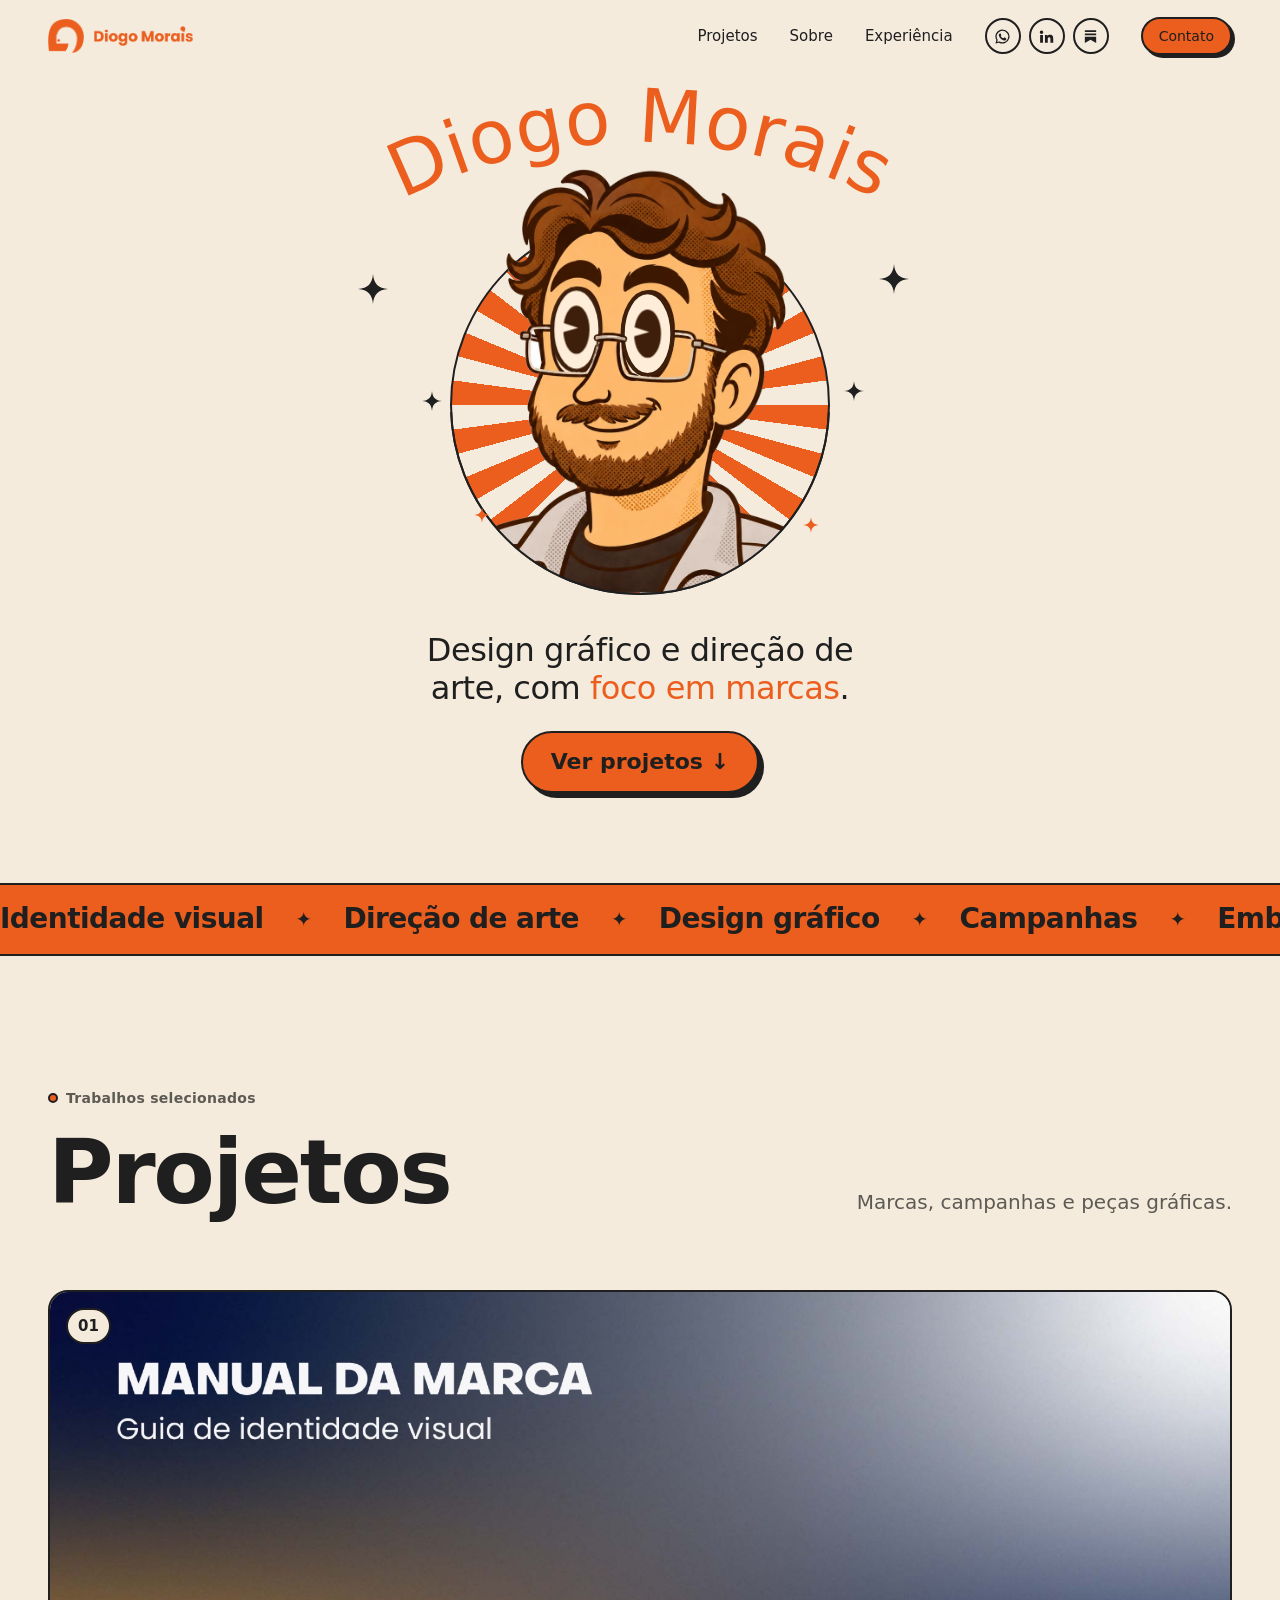
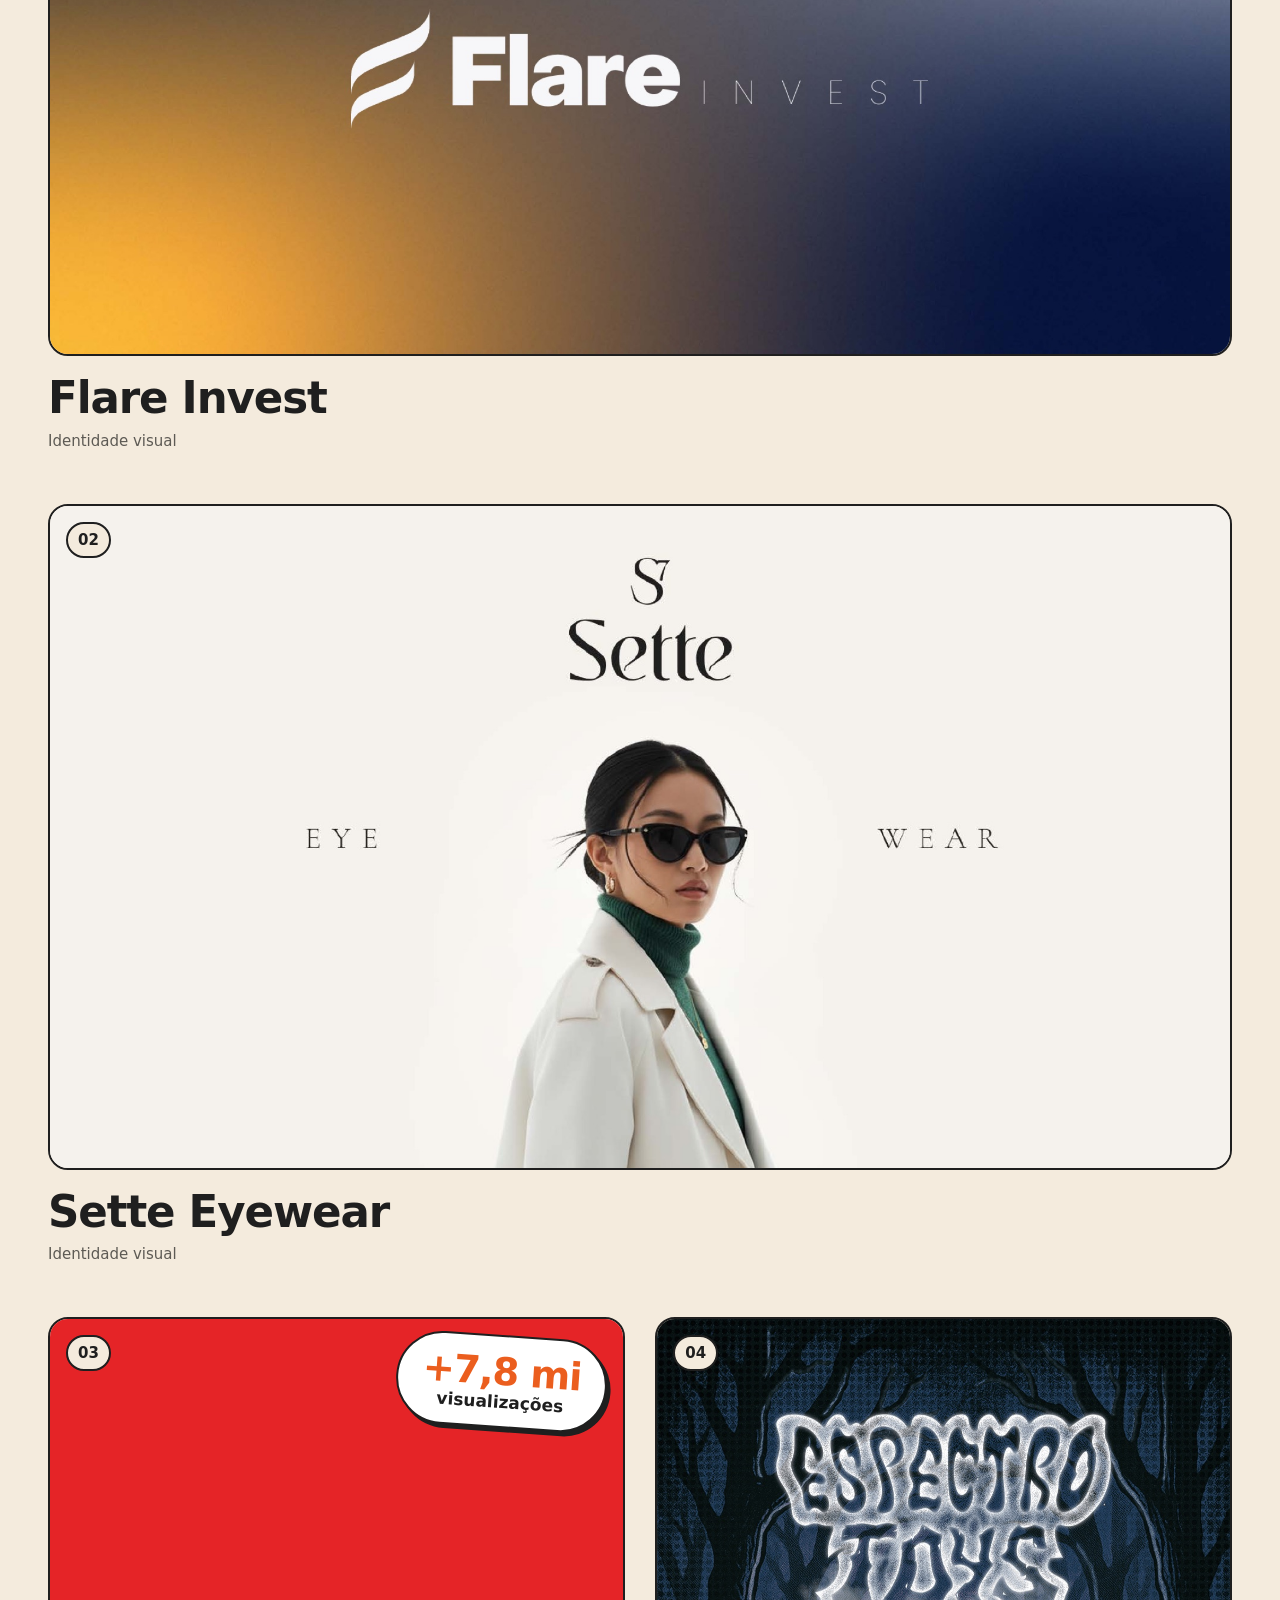
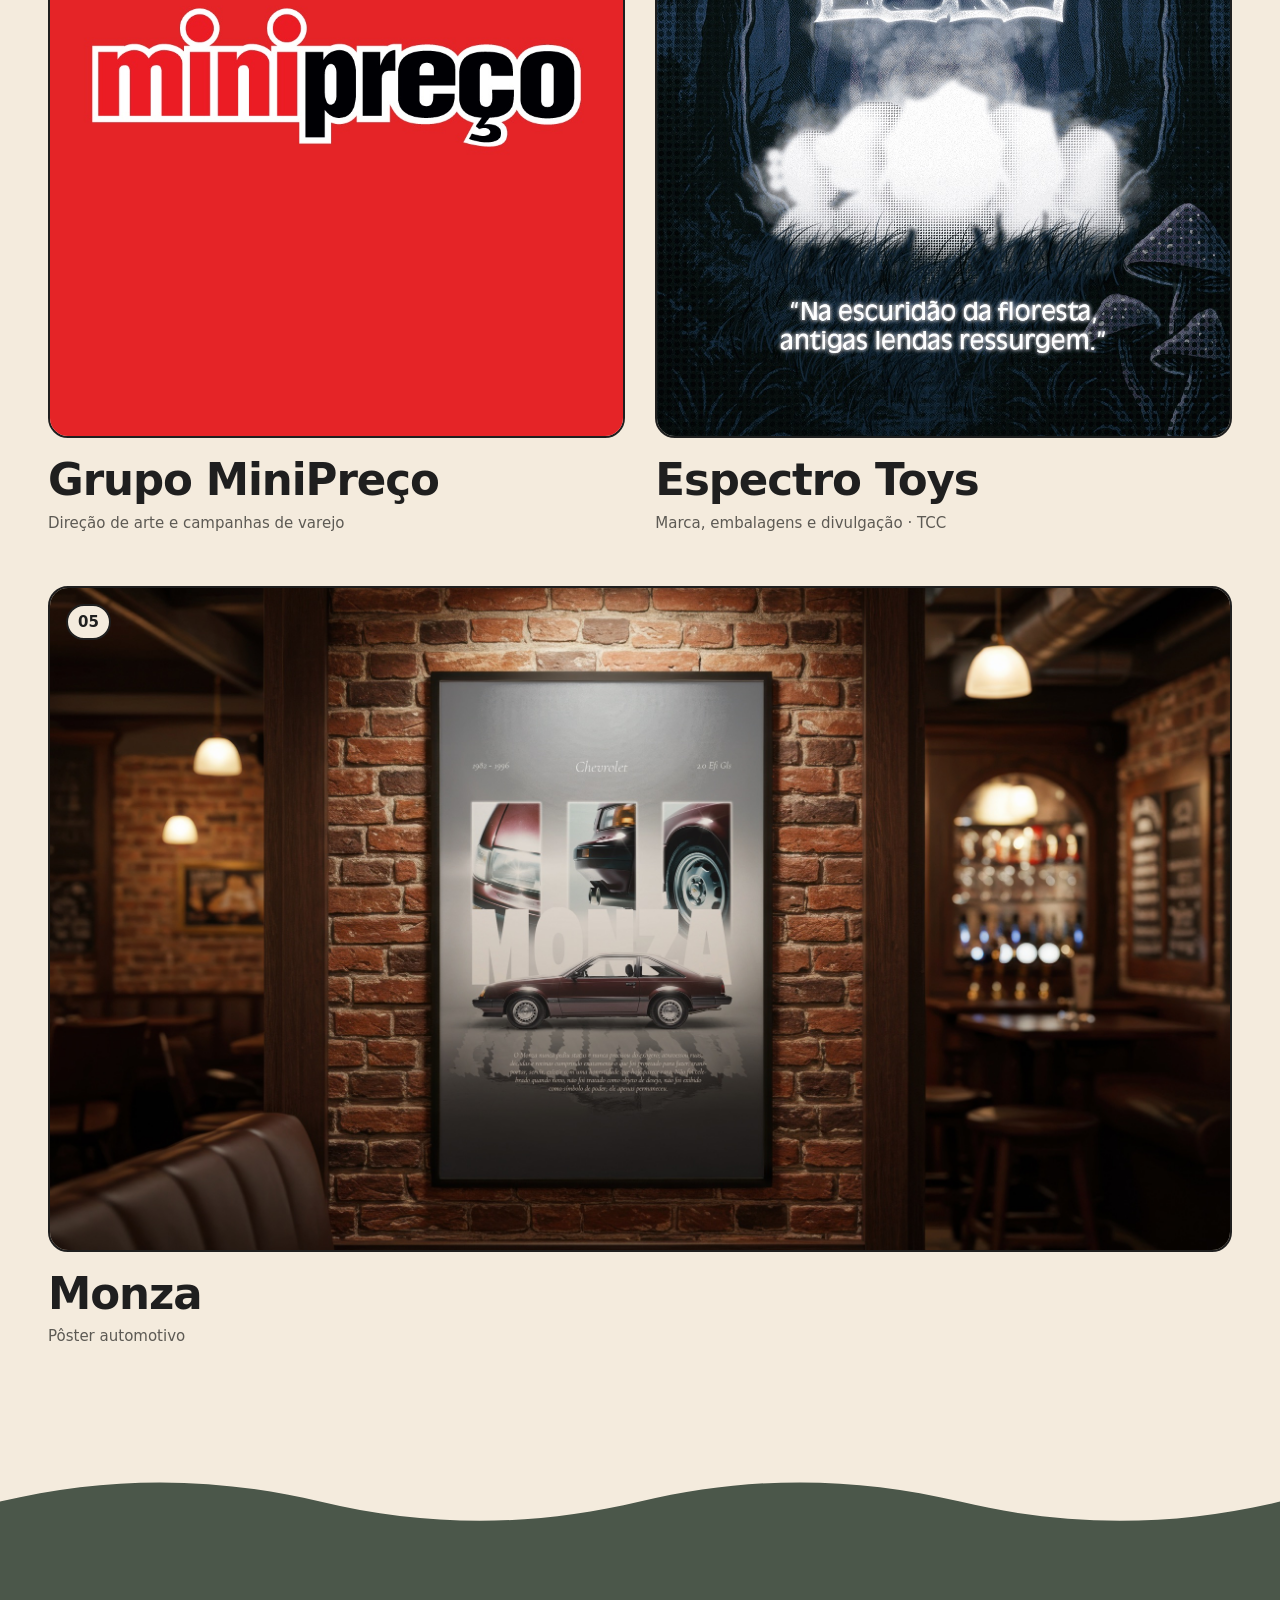
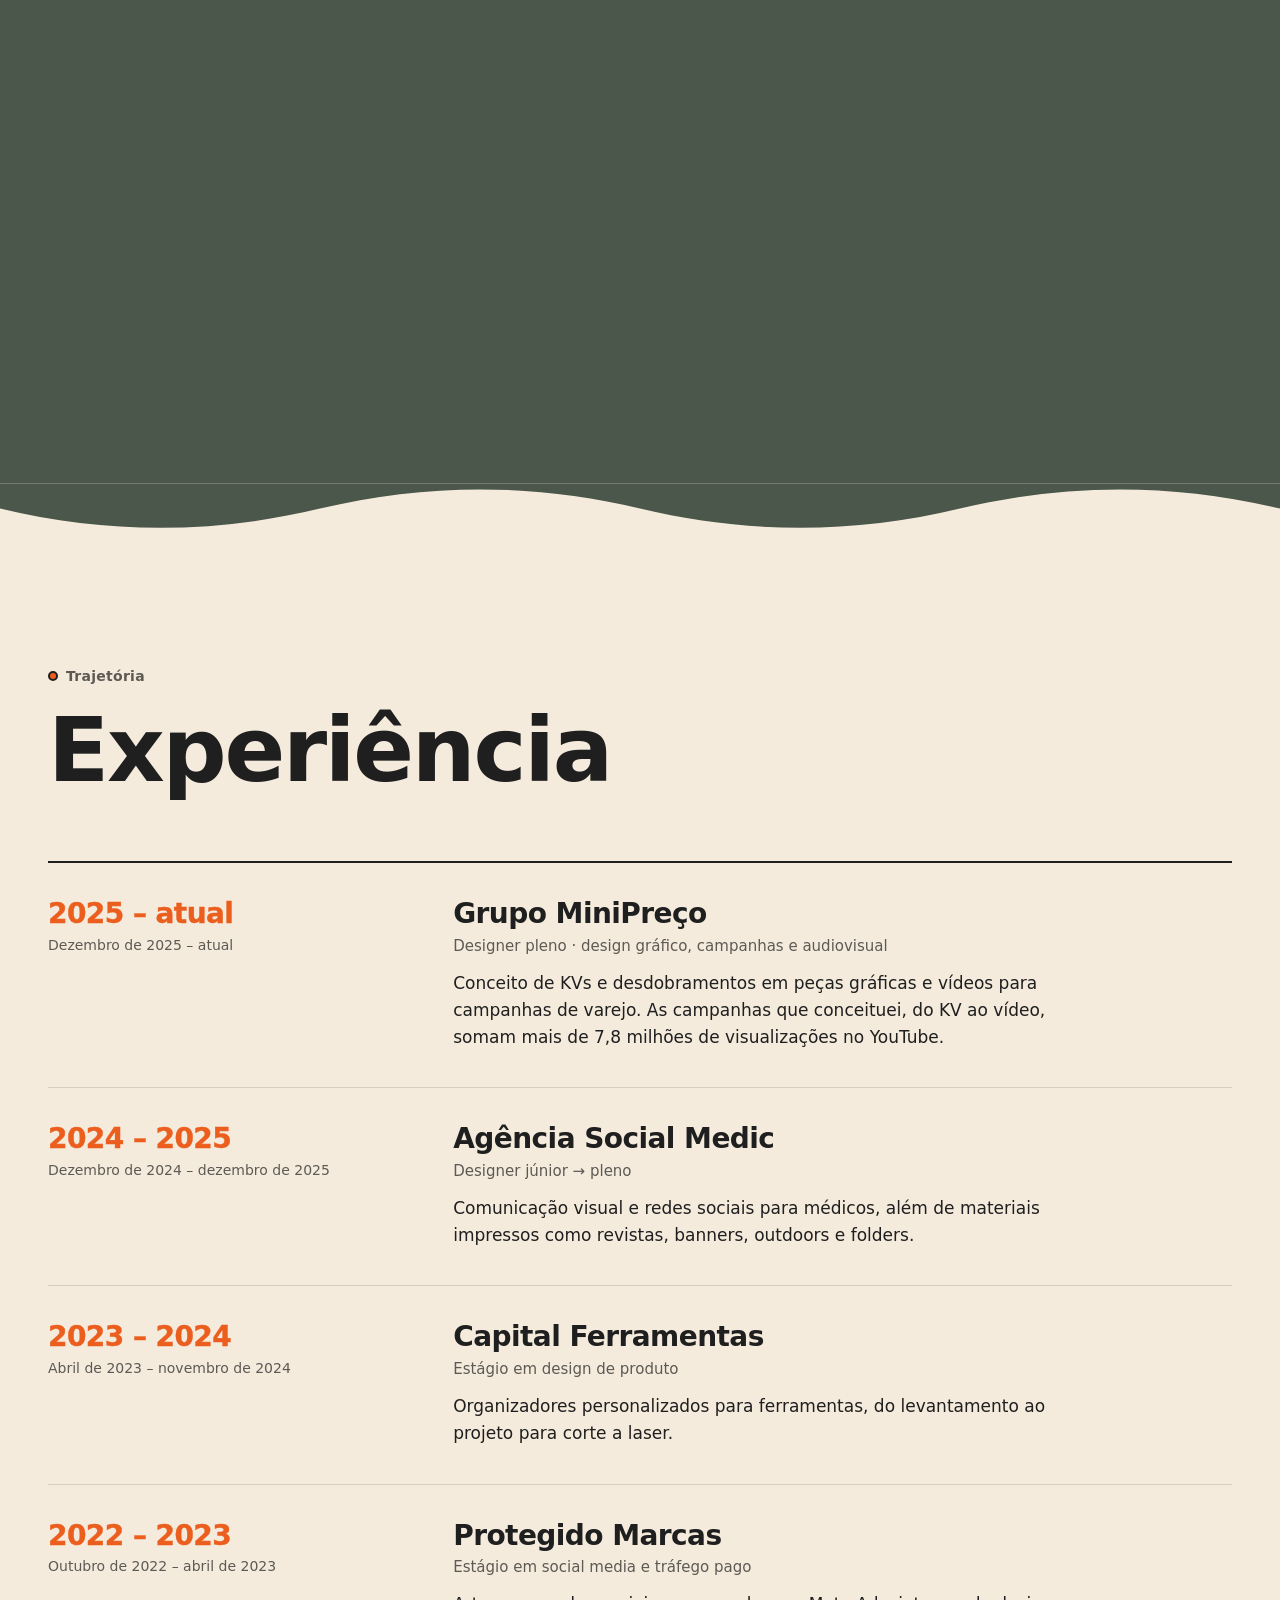
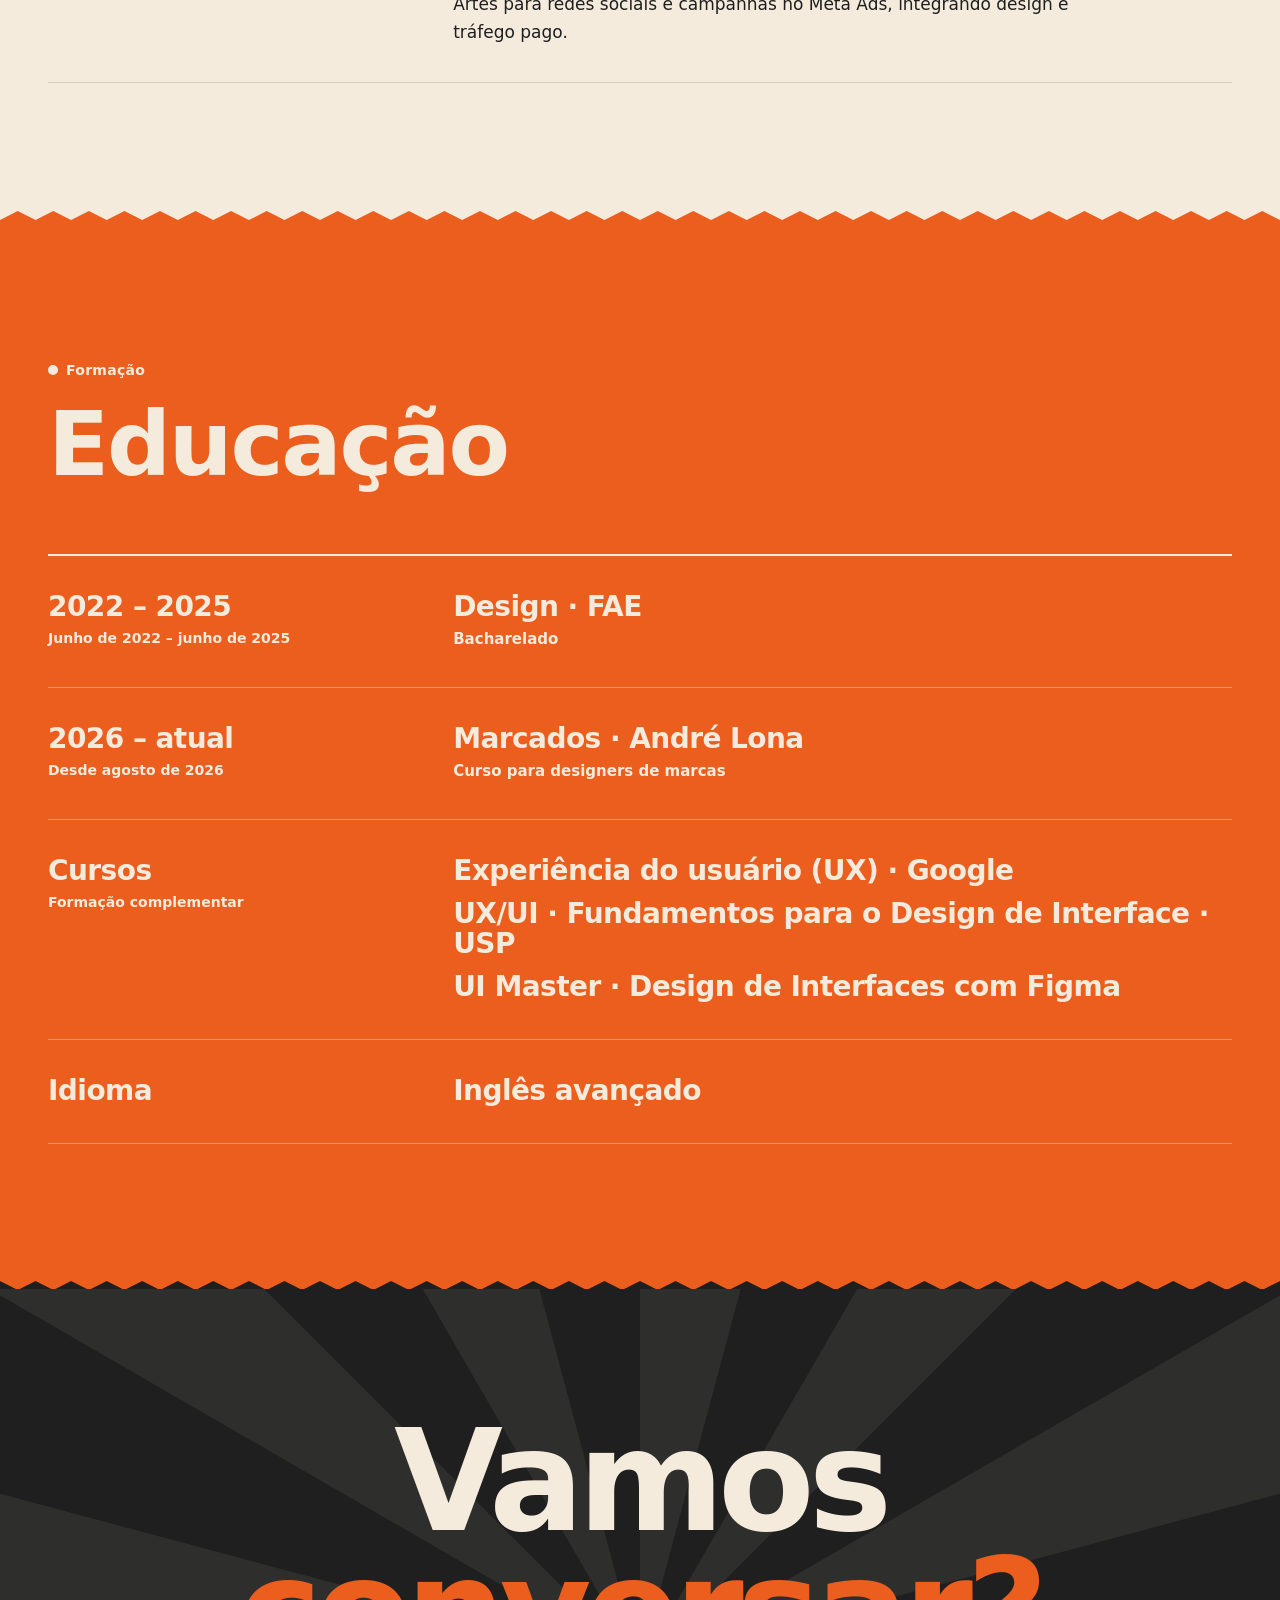
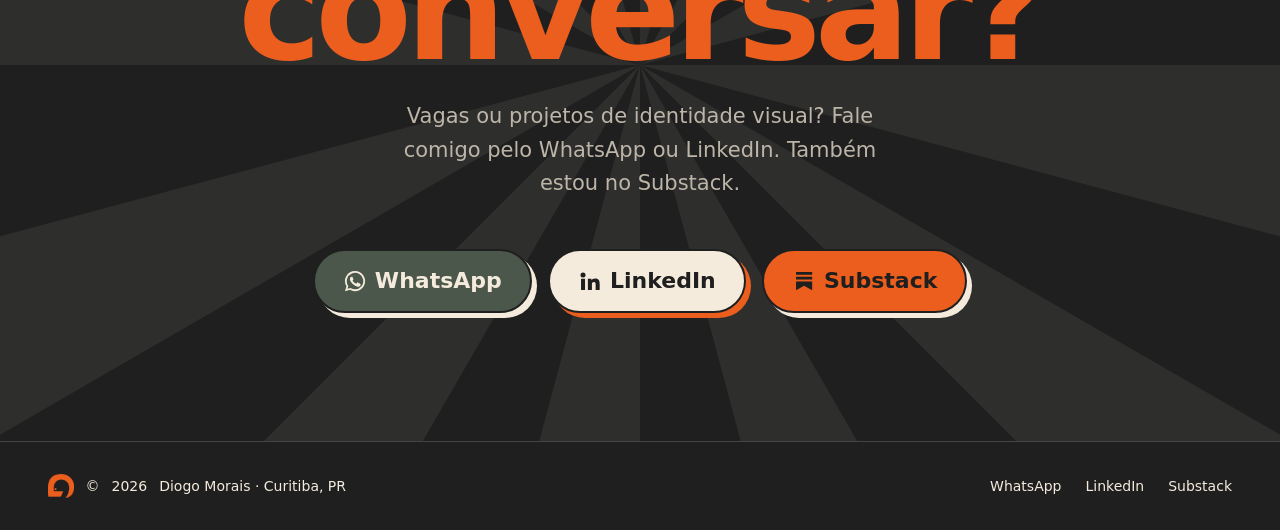
==== commit 73bbedef: "Add files via upload" ====
--- a/index.html
+++ b/index.html
@@ -20,7 +20,7 @@
   <link rel="preconnect" href="https://fonts.googleapis.com">
   <link rel="preconnect" href="https://fonts.gstatic.com" crossorigin>
   <link href="https://fonts.googleapis.com/css2?family=Bricolage+Grotesque:opsz,wght@12..96,400..800&family=Titan+One&family=Inter:wght@400;500;600;700&display=swap" rel="stylesheet">
-  <link rel="stylesheet" href="assets/css/style.css?v=16">
+  <link rel="stylesheet" href="assets/css/style.css?v=17">
 </head>
 <body>
   <a class="skip-link" href="#conteudo">Pular para o conteúdo</a>
@@ -237,7 +237,7 @@
             <div>
               <h3 class="xp-role">Grupo MiniPreço</h3>
               <p class="xp-kind">Designer pleno · design gráfico, campanhas e audiovisual</p>
-              <p class="xp-desc">Conceito de KVs e desdobramentos em peças gráficas e vídeos para campanhas de varejo. Os vídeos que criei e editei para o YouTube somam mais de 7,8 milhões de visualizações.</p>
+              <p class="xp-desc">Conceito de KVs e desdobramentos em peças gráficas e vídeos para campanhas de varejo. As campanhas que conceituei, do KV ao vídeo, somam mais de 7,8 milhões de visualizações no YouTube.</p>
             </div>
           </li>
           <li class="xp-item reveal">
@@ -369,6 +369,6 @@
       g.innerHTML = '<path d="' + d + '"/>';
     })();
   </script>
-  <script src="assets/js/main.js?v=16" defer></script>
+  <script src="assets/js/main.js?v=17" defer></script>
 </body>
 </html>
--- a/assets/css/style.css
+++ b/assets/css/style.css
@@ -0,0 +1,851 @@
+/* ==========================================================================
+   Diogo Morais — Portfólio
+   Direção: composição limpa, personalidade cartoon retrô pontual
+   (contornos marcados, sombras chapadas, raios de sol, retícula).
+   Cada seção define o próprio tema (.theme-*) para evitar conflito de cores.
+   ========================================================================== */
+
+:root {
+  /* Paleta confirmada */
+  --laranja: #EB5E1E;
+  --bege: #F4EBDD;
+  --verde: #4B574A;
+  --preto: #1F1F1F;
+
+  /* Derivados (mesma família, só para nuances) */
+  --bege-escuro: #E9DDC9;
+  --verde-escuro: #3E493D;
+
+  /* Tipografia */
+  --font-display: "Bricolage Grotesque", system-ui, sans-serif;
+  --font-body: "Inter", system-ui, sans-serif;
+
+  /* Escala de espaçamento (base 4px) */
+  --s-1: 4px;  --s-2: 8px;  --s-3: 12px; --s-4: 16px; --s-5: 20px;
+  --s-6: 24px; --s-8: 32px; --s-10: 40px; --s-12: 48px; --s-16: 64px;
+  --s-20: 80px; --s-24: 96px; --s-32: 128px;
+
+  --gutter: clamp(16px, 4vw, 48px);
+  --max: 1320px;
+  --radius: 20px;
+  --radius-sm: 12px;
+  --line: 2.5px;               /* contorno cartoon */
+  --shadow-hard: 5px 5px 0 var(--preto);
+  --ease: cubic-bezier(.2, .7, .2, 1);
+}
+
+/* Temas por seção ------------------------------------------------------- */
+.theme-bege   { --bg: var(--bege);  --fg: var(--preto); --muted: #5d5a54; --accent: var(--laranja); --rule: rgba(31,31,31,.14); }
+.theme-verde  { --bg: var(--verde); --fg: var(--bege);  --muted: #d7d0c2; --accent: var(--bege);    --rule: rgba(244,235,221,.22); }
+.theme-preto  { --bg: var(--preto); --fg: var(--bege);  --muted: #bdb5a8; --accent: var(--laranja); --rule: rgba(244,235,221,.18); }
+.theme-laranja{ --bg: var(--laranja); --fg: var(--preto); --muted: #3a2416; --accent: var(--preto); --rule: rgba(31,31,31,.25); }
+[class*="theme-"] { background: var(--bg); color: var(--fg); }
+
+/* Base ------------------------------------------------------------------ */
+*, *::before, *::after { box-sizing: border-box; }
+html { scroll-behavior: smooth; -webkit-text-size-adjust: 100%; }
+body {
+  margin: 0;
+  font-family: var(--font-body);
+  font-size: 17px;
+  line-height: 1.6;
+  background: var(--bege);
+  color: var(--preto);
+  -webkit-font-smoothing: antialiased;
+  text-rendering: optimizeLegibility;
+}
+img { display: block; max-width: 100%; height: auto; }
+a { color: inherit; }
+h1, h2, h3, h4 {
+  font-family: var(--font-display);
+  font-weight: 700;
+  line-height: 1.02;
+  letter-spacing: -0.025em;
+  margin: 0;
+}
+p { margin: 0; }
+::selection { background: var(--laranja); color: var(--preto); }
+
+:focus-visible {
+  outline: 3px solid var(--laranja);
+  outline-offset: 3px;
+  border-radius: 6px;
+}
+.theme-laranja :focus-visible { outline-color: var(--preto); }
+
+.skip-link {
+  position: absolute; left: var(--s-4); top: -100px; z-index: 100;
+  background: var(--preto); color: var(--bege); padding: var(--s-3) var(--s-4);
+  border-radius: var(--radius-sm); text-decoration: none; font-weight: 600;
+}
+.skip-link:focus { top: var(--s-4); }
+
+.wrap { width: 100%; max-width: var(--max); margin-inline: auto; padding-inline: var(--gutter); }
+.section { padding-block: clamp(72px, 10vw, 136px); position: relative; }
+
+.eyebrow {
+  font-family: var(--font-body);
+  font-size: 14px; font-weight: 600; letter-spacing: .02em;
+  color: var(--muted);
+  display: inline-flex; align-items: center; gap: var(--s-2);
+}
+.eyebrow::before {
+  content: ""; width: 10px; height: 10px; border-radius: 50%;
+  background: var(--accent); border: 2px solid var(--fg);
+}
+.section-title {
+  font-size: clamp(44px, 7vw, 96px);
+  margin-top: var(--s-4);
+}
+.section-sub {
+  font-size: clamp(17px, 1.6vw, 20px);
+  color: var(--muted);
+  margin-top: var(--s-4);
+  max-width: 36ch;
+}
+
+/* Header ---------------------------------------------------------------- */
+.site-header {
+  position: sticky; top: 0; z-index: 50;
+  background: color-mix(in srgb, var(--bege) 88%, transparent);
+  backdrop-filter: blur(10px);
+  -webkit-backdrop-filter: blur(10px);
+  border-bottom: 1px solid transparent;
+  transition: border-color .2s var(--ease);
+}
+.site-header.is-scrolled { border-bottom-color: rgba(31,31,31,.12); }
+.site-header .wrap {
+  display: flex; align-items: center; justify-content: space-between;
+  height: 72px; gap: var(--s-6);
+}
+.brand {
+  font-family: var(--font-display); font-weight: 800; font-size: 22px;
+  letter-spacing: -0.03em; text-decoration: none;
+  display: inline-flex; align-items: center; gap: var(--s-2);
+}
+/* Logotipo de Diogo: máscara recolorível (cor = currentColor do contexto) */
+.brand-logo, .logo-symbol {
+  display: inline-block;
+  background: currentColor;
+  -webkit-mask: url(../brand/logo-mask.png) no-repeat center / contain;
+          mask: url(../brand/logo-mask.png) no-repeat center / contain;
+}
+.brand-logo { height: 34px; aspect-ratio: 1200 / 447; }
+.brand { gap: 10px; }
+.brand-sym { height: 34px; color: var(--laranja); transition: transform .4s var(--ease); }
+.brand-name {
+  display: inline-block; height: 20px; aspect-ratio: 1000 / 203;
+  background: var(--laranja);
+  -webkit-mask: url(../brand/nome-mask.png) no-repeat center / contain;
+          mask: url(../brand/nome-mask.png) no-repeat center / contain;
+}
+.brand:hover .brand-sym { transform: rotate(-8deg) scale(1.06); }
+.logo-symbol {
+  aspect-ratio: 600 / 564;
+  -webkit-mask-image: url(../brand/simbolo-mask.png);
+          mask-image: url(../brand/simbolo-mask.png);
+}
+.nav { display: flex; align-items: center; gap: clamp(12px, 3vw, 32px); }
+.nav a {
+  text-decoration: none; font-weight: 500; font-size: 15px;
+  position: relative; padding-block: var(--s-1);
+}
+.nav a:not(.btn)::after {
+  content: ""; position: absolute; left: 0; right: 0; bottom: -2px; height: 2px;
+  background: var(--laranja); transform: scaleX(0); transform-origin: left;
+  transition: transform .25s var(--ease);
+}
+/* Ícones sociais no cabeçalho */
+.social { display: flex; align-items: center; gap: var(--s-2); }
+.nav a.social-link {
+  width: 36px; height: 36px; padding: 0;
+  display: grid; place-items: center;
+  border: 2px solid var(--preto); border-radius: 50%;
+  color: var(--preto); background: transparent;
+  transition: background .15s var(--ease), color .15s var(--ease), transform .15s var(--ease);
+}
+.nav a.social-link::after { display: none; }
+.nav a.social-link:hover { background: var(--laranja); transform: translateY(-2px); }
+.social-link svg { width: 17px; height: 17px; }
+.nav a:not(.btn):not(.social-link):hover::after,
+.nav a[aria-current="page"]::after { transform: scaleX(1); }
+
+/* Botões ---------------------------------------------------------------- */
+.btn {
+  display: inline-flex; align-items: center; gap: var(--s-2);
+  font-family: var(--font-body); font-weight: 700; font-size: 15px;
+  text-decoration: none; line-height: 1;
+  padding: 12px 18px;
+  border: var(--line) solid var(--preto);
+  border-radius: 999px;
+  background: var(--laranja); color: var(--preto);
+  box-shadow: 3px 3px 0 var(--preto);
+  transition: transform .15s var(--ease), box-shadow .15s var(--ease);
+}
+.btn:hover { transform: translate(-2px, -2px); box-shadow: 5px 5px 0 var(--preto); }
+.btn:active { transform: translate(2px, 2px); box-shadow: 1px 1px 0 var(--preto); }
+.btn--lg { font-size: clamp(18px, 2vw, 22px); padding: 18px 28px; box-shadow: var(--shadow-hard); }
+.btn--bege { background: var(--bege); }
+.btn--verde { background: var(--verde); color: var(--bege); }
+/* Em fundo escuro a sombra chapada precisa de cor clara para aparecer */
+.theme-preto .btn { box-shadow: 5px 5px 0 var(--laranja); }
+.theme-preto .btn:not(.btn--bege) { box-shadow: 5px 5px 0 var(--bege); }
+.theme-preto .btn:hover { box-shadow: 7px 7px 0 var(--bege); }
+.theme-preto .btn--bege:hover { box-shadow: 7px 7px 0 var(--laranja); }
+.btn svg { width: 1.1em; height: 1.1em; flex: none; }
+.nav .btn { padding: 10px 16px; font-size: 14px; }
+
+.link-arrow {
+  display: inline-flex; align-items: center; gap: var(--s-2);
+  font-weight: 600; text-decoration: none;
+  border-bottom: 2px solid currentColor; padding-bottom: 2px;
+}
+.link-arrow span { transition: transform .2s var(--ease); }
+.link-arrow:hover span { transform: translate(3px, -3px); }
+
+/* Hero ------------------------------------------------------------------ */
+.hero { padding-block: clamp(40px, 7vw, 96px) clamp(72px, 9vw, 120px); overflow: hidden; }
+.hero .wrap {
+  display: grid; gap: clamp(40px, 6vw, 80px);
+  grid-template-columns: 1.25fr 1fr; align-items: center;
+}
+.hero-kicker { font-size: 16px; font-weight: 600; color: var(--muted); }
+.hero-title {
+  font-size: clamp(64px, 11.5vw, 168px);
+  font-weight: 800;
+  letter-spacing: -0.045em;
+  line-height: .9;
+  margin-top: var(--s-4);
+}
+.hero-title { color: var(--laranja); }
+.hero-title .outline { display: block; }
+.hero-lead {
+  font-family: var(--font-display);
+  font-size: clamp(22px, 2.6vw, 32px);
+  font-weight: 500;
+  line-height: 1.2;
+  letter-spacing: -0.015em;
+  margin-top: var(--s-8);
+  max-width: 22ch;
+}
+.hero-lead em { font-style: normal; color: var(--laranja); }
+.hero-actions { display: flex; flex-wrap: wrap; align-items: center; gap: var(--s-6); margin-top: var(--s-10); }
+
+/* Retrato com moldura retrô */
+.portrait {
+  position: relative; justify-self: center;
+  width: min(100%, 440px);
+  aspect-ratio: 4 / 5;
+}
+.portrait-sun {
+  position: absolute; z-index: 0;
+  width: 128%; aspect-ratio: 1;
+  left: -14%; top: 50%; margin-top: -64%;
+  border-radius: 50%;
+  border: var(--line) solid var(--preto);
+  background: repeating-conic-gradient(var(--laranja) 0 7.5deg, var(--bege) 7.5deg 15deg);
+  animation: spin 60s linear infinite;
+}
+.portrait-frame {
+  position: relative; z-index: 1;
+  width: 100%; height: 100%;
+  border: var(--line) solid var(--preto);
+  border-radius: 999px 999px var(--radius) var(--radius);
+  overflow: hidden;
+  background: var(--verde);
+  box-shadow: 8px 8px 0 var(--preto);
+}
+.portrait-frame img { width: 100%; height: 100%; object-fit: cover; }
+/* Estado provisório enquanto a foto não é escolhida */
+.portrait-frame.is-pending {
+  display: grid; place-items: center; text-align: center;
+  color: var(--bege);
+  background:
+    radial-gradient(circle, rgba(244,235,221,.16) 1.4px, transparent 1.6px) 0 0 / 12px 12px,
+    var(--verde);
+}
+.portrait-frame.is-pending span:not(.logo-symbol) {
+  font-size: 13px; font-weight: 600; letter-spacing: .02em;
+  border: 2px dashed rgba(244,235,221,.6); border-radius: 999px; padding: 8px 14px;
+}
+.badge {
+  position: absolute; z-index: 2;
+  width: clamp(112px, 12vw, 148px); aspect-ratio: 1;
+  left: -8%; bottom: 4%;
+  background: var(--bege);
+  border: var(--line) solid var(--preto);
+  border-radius: 50%;
+  box-shadow: 4px 4px 0 var(--preto);
+}
+.badge svg.ring { width: 100%; height: 100%; animation: spin 18s linear infinite; }
+.badge svg.ring text { font-family: var(--font-body); font-weight: 700; font-size: 9px; letter-spacing: .05em; fill: var(--preto); }
+.badge .star { position: absolute; inset: 0; margin: auto; width: 34%; height: 34%; }
+.pencil {
+  position: absolute; z-index: 2; right: -6%; top: 8%;
+  width: clamp(64px, 7vw, 92px);
+  transform-origin: 50% 90%;
+  animation: wobble 3.2s ease-in-out infinite;
+}
+
+@keyframes spin { to { transform: rotate(360deg); } }
+@keyframes wobble {
+  0%, 100% { transform: rotate(-8deg); }
+  50% { transform: rotate(8deg) translateY(-6px); }
+}
+
+/* Hero centralizada (cartoon retrô) ------------------------------------ */
+.visually-hidden {
+  position: absolute !important; width: 1px; height: 1px; padding: 0; margin: -1px;
+  overflow: hidden; clip: rect(0 0 0 0); white-space: nowrap; border: 0;
+}
+.hero--center { padding-block: clamp(20px, 3vw, 36px) clamp(56px, 7vw, 96px); }
+.hero--center .wrap { display: flex; flex-direction: column; align-items: center; text-align: center; gap: 0; }
+.hero-stage {
+  position: relative; width: min(100%, 640px);
+  display: flex; flex-direction: column; align-items: center;
+}
+.hero-arc { width: 100%; height: auto; display: block; overflow: visible; margin-bottom: 0; position: relative; z-index: 2; }
+.hero-arc text {
+  font-family: "Titan One", var(--font-display); font-size: 116px; letter-spacing: .01em;
+  fill: var(--laranja);
+}
+/* margem negativa em % da largura do palco: o topo do cabelo fica logo abaixo do centro do arco */
+.hero-figure { position: relative; width: min(64%, 380px); aspect-ratio: 1; z-index: 1; margin-top: -3.5%; }
+.hero-figure .portrait-sun { width: 118%; left: -9%; margin-top: -59%; }
+.hero-avatar {
+  position: absolute; inset: 9%;
+  border-radius: 50%;
+  border: var(--line) solid var(--preto);
+  background: var(--verde);
+  box-shadow: 6px 6px 0 var(--preto);
+  display: grid; place-items: center;
+  overflow: hidden;
+}
+.hero-avatar .logo-symbol { width: 46%; color: var(--bege); }
+/* Retrato em "selo": o sol é o círculo; o corpo é cortado pela borda de baixo
+   e a cabeça pode passar da borda de cima.
+   .cartoon-clip vai de 40% acima do círculo até a base dele (altura 1,4 × diâmetro).
+   Máscara = círculo (camada de baixo, do tamanho do sol) UNIDO ao retângulo do topo até o centro do círculo. */
+.hero-figure .portrait-sun { width: 100%; left: 0; top: 0; margin-top: 0; }
+.cartoon-clip {
+  position: absolute; z-index: 1; left: 0; width: 100%; top: -40%; height: 140%;
+  -webkit-mask:
+    radial-gradient(closest-side, #000 calc(100% - 1px), transparent 100%) 0 100% / 100% 71.4286% no-repeat,
+    linear-gradient(#000, #000) 0 0 / 100% 64.2857% no-repeat;
+          mask:
+    radial-gradient(closest-side, #000 calc(100% - 1px), transparent 100%) 0 100% / 100% 71.4286% no-repeat,
+    linear-gradient(#000, #000) 0 0 / 100% 64.2857% no-repeat;
+}
+/* ilustração: 1,14 × o diâmetro; ombros chegam à base do círculo e só o cabelo passa da borda de cima */
+.cartoon { position: absolute; width: 114%; aspect-ratio: 1; left: -7%; top: 18.6%; }
+.sun-rim {
+  position: absolute; inset: 0; z-index: 2; pointer-events: none;
+  border-radius: 50%; border: var(--line) solid var(--preto);
+  clip-path: inset(52% -2px -2px -2px);
+}
+.cartoon-layer { position: absolute; inset: 0; width: 100%; height: 100%; }
+.cartoon-eyes .pupil { will-change: transform; }
+
+/* Estrelinhas: brilham em tempos diferentes */
+.spark { position: absolute; z-index: 3; fill: var(--preto); width: clamp(16px, 2.6vw, 30px); animation: twinkle 2.8s ease-in-out infinite; }
+.spark--1 { left: 6%;  top: 34%; }
+.spark--2 { left: 16%; top: 58%; width: clamp(12px, 1.8vw, 20px); animation-delay: .6s; }
+.spark--3 { right: 8%; top: 32%; animation-delay: 1.2s; }
+.spark--4 { right: 15%; top: 56%; width: clamp(12px, 1.8vw, 20px); animation-delay: .3s; }
+.spark--5 { left: 24%; top: 82%; width: clamp(10px, 1.4vw, 16px); fill: var(--laranja); animation-delay: 1.6s; }
+.spark--6 { right: 22%; top: 84%; width: clamp(10px, 1.4vw, 16px); fill: var(--laranja); animation-delay: .9s; }
+@keyframes twinkle { 0%, 100% { transform: scale(1) rotate(0); } 50% { transform: scale(.6) rotate(20deg); } }
+
+/* No celular, o retrato ocupa mais largura */
+@media (max-width: 720px) { .hero-figure { width: 76%; margin-top: -1.2%; } }
+.hero--center .hero-lead { max-width: 34ch; margin: clamp(24px, 3vw, 36px) auto 0; text-align: center; text-wrap: balance; }
+.hero--center .hero-actions { justify-content: center; margin-top: var(--s-6); }
+
+/* Telas muito estreitas (< 340 px): cabeçalho só com o símbolo, para os ícones caberem */
+@media (max-width: 340px) { .brand-name { display: none; } .social { gap: 6px; } }
+
+/* Faixa rolante -------------------------------------------------------- */
+.marquee {
+  border-block: var(--line) solid var(--preto);
+  background: var(--laranja); color: var(--preto);
+  overflow: hidden; white-space: nowrap;
+  padding-block: var(--s-3);
+}
+/* Duas metades idênticas e mais largas que qualquer tela: ao deslocar 50% a faixa recomeça sem emenda */
+.marquee-track { display: flex; width: max-content; animation: marquee 60s linear infinite; }
+.marquee span {
+  font-family: var(--font-display); font-weight: 700;
+  font-size: clamp(20px, 2.4vw, 28px); letter-spacing: -0.02em;
+  display: inline-flex; align-items: center; flex: none;
+  padding-right: var(--s-8);
+}
+.marquee span::after { content: "✦"; font-size: .7em; margin-left: var(--s-8); }
+@keyframes marquee { to { transform: translateX(-50%); } }
+
+/* Projetos -------------------------------------------------------------- */
+.projects-head { display: flex; flex-wrap: wrap; align-items: end; justify-content: space-between; gap: var(--s-6); }
+.projects-grid {
+  display: grid; grid-template-columns: repeat(12, 1fr);
+  gap: clamp(32px, 4vw, 56px) clamp(16px, 2.4vw, 32px);
+  margin-top: clamp(40px, 6vw, 72px);
+}
+.project { grid-column: span 12; }
+.project--half { grid-column: span 6; }
+.project a { text-decoration: none; display: block; }
+.project-media {
+  position: relative;
+  border: var(--line) solid var(--preto);
+  border-radius: var(--radius);
+  overflow: hidden;
+  background: var(--bege-escuro);
+  transition: transform .3s var(--ease), box-shadow .3s var(--ease);
+}
+.project-media img {
+  width: 100%; height: 100%; object-fit: cover;
+  transition: transform .8s var(--ease);
+}
+.project--wide .project-media { aspect-ratio: 16 / 9; }
+.project--half .project-media { aspect-ratio: 4 / 5; }
+.project a:hover .project-media { transform: translate(-4px, -4px); box-shadow: 8px 8px 0 var(--preto); }
+.project a:hover .project-media img { transform: scale(1.03); }
+.project-num {
+  position: absolute; top: var(--s-4); left: var(--s-4); z-index: 1;
+  font-family: var(--font-display); font-weight: 700; font-size: 15px;
+  background: var(--bege); color: var(--preto);
+  border: 2px solid var(--preto); border-radius: 999px;
+  padding: 4px 10px;
+}
+.project-cta {
+  position: absolute; right: var(--s-4); bottom: var(--s-4); z-index: 1;
+  width: 56px; height: 56px; border-radius: 50%;
+  display: grid; place-items: center;
+  background: var(--laranja); color: var(--preto);
+  border: var(--line) solid var(--preto);
+  box-shadow: 3px 3px 0 var(--preto);
+  font-size: 22px; font-weight: 700;
+  transform: scale(.6) rotate(-45deg); opacity: 0;
+  transition: transform .35s var(--ease), opacity .25s var(--ease);
+}
+.project a:hover .project-cta, .project a:focus-visible .project-cta { transform: scale(1) rotate(0); opacity: 1; }
+.project-info { margin-top: var(--s-5); display: flex; justify-content: space-between; gap: var(--s-4); align-items: baseline; }
+.project-name { font-size: clamp(28px, 3.4vw, 44px); }
+.project-cat { font-size: 15px; color: var(--muted); margin-top: var(--s-2); }
+.project-year { font-size: 14px; color: var(--muted); font-variant-numeric: tabular-nums; white-space: nowrap; }
+
+/* Capa provisória (MiniPreço) — ilustração tipográfica até a capa real chegar */
+.cover-placeholder {
+  width: 100%; height: 100%;
+  display: grid; place-items: center; text-align: center;
+  background:
+    repeating-conic-gradient(from 0deg at 50% 60%, var(--laranja) 0 10deg, #f07a3f 10deg 20deg);
+  color: var(--preto);
+  padding: var(--s-8);
+}
+.cover-placeholder strong {
+  display: block;
+  font-family: var(--font-display); font-weight: 800;
+  font-size: clamp(36px, 5vw, 64px); line-height: .95; letter-spacing: -0.04em;
+  background: var(--bege); border: var(--line) solid var(--preto);
+  border-radius: var(--radius-sm); padding: var(--s-4) var(--s-5);
+  box-shadow: var(--shadow-hard);
+  transform: rotate(-3deg);
+}
+
+/* Onda divisória -------------------------------------------------------- */
+.wave { display: block; width: 100%; height: clamp(28px, 4vw, 56px); }
+/* Borda serrilhada (Educação): dentes de tamanho fixo, sem distorcer em telas largas */
+.zigzag { display: block; width: 100%; height: 18px; margin-bottom: -1px; }
+.zigzag + .section, .section + .zigzag { margin-top: 0; }
+
+/* Educação sobre laranja: texto em bege, a pedido (títulos e datas grandes; textos de apoio em peso maior) */
+.edu { --fg: var(--bege); --muted: var(--bege); --accent: var(--bege); --rule: rgba(244,235,221,.4); }
+.edu .xp-year { color: var(--bege); -webkit-text-stroke: 0; }
+.edu .xp-list { border-top-color: var(--bege); }
+.edu .xp-months, .edu .xp-kind, .edu .xp-desc { font-weight: 600; }
+.edu .eyebrow::before { border-color: var(--bege); background: var(--bege); }
+
+/* Sobre ----------------------------------------------------------------- */
+.about .wrap { display: grid; grid-template-columns: 1fr 1.4fr; gap: clamp(32px, 6vw, 96px); align-items: start; }
+.about-text {
+  font-family: var(--font-display);
+  font-size: clamp(26px, 3.2vw, 42px);
+  font-weight: 400; line-height: 1.22; letter-spacing: -0.02em;
+}
+.about-text strong { font-weight: 650; }
+.about-text .hl { text-decoration: underline; text-decoration-color: var(--laranja); text-decoration-thickness: 3px; text-underline-offset: 6px; }
+.about-meta { display: flex; flex-wrap: wrap; gap: var(--s-3); margin-top: var(--s-10); }
+.chip {
+  font-size: 14px; font-weight: 600;
+  border: 2px solid var(--fg); border-radius: 999px;
+  padding: 6px 14px;
+}
+
+/* Experiência ----------------------------------------------------------- */
+.xp-head { display: flex; flex-wrap: wrap; justify-content: space-between; align-items: end; gap: var(--s-6); }
+.xp-list { list-style: none; margin: clamp(40px, 5vw, 64px) 0 0; padding: 0; border-top: 2px solid var(--preto); }
+.xp-item {
+  display: grid; grid-template-columns: minmax(180px, 1fr) 2.2fr;
+  gap: var(--s-4) clamp(24px, 4vw, 64px);
+  padding-block: clamp(24px, 3vw, 36px);
+  border-bottom: 1px solid var(--rule);
+}
+/* Data e título com o mesmo corpo e entrelinha: as primeiras linhas ficam na mesma altura */
+.xp-item { align-items: start; }
+.xp-year, .xp-role { font-size: clamp(22px, 2.2vw, 28px); line-height: 1.1; }
+.xp-year {
+  font-family: var(--font-display); font-weight: 700;
+  letter-spacing: -0.02em;
+  color: var(--laranja); font-variant-numeric: tabular-nums;
+  -webkit-text-stroke: .4px var(--laranja);
+}
+.xp-months { font-size: 14px; color: var(--muted); margin-top: var(--s-1); }
+.xp-role { font-family: var(--font-display); font-weight: 700; letter-spacing: -0.02em; }
+.xp-kind { font-size: 15px; color: var(--muted); margin-top: var(--s-1); }
+.xp-desc { margin-top: var(--s-3); max-width: 60ch; }
+/* vários itens com o mesmo peso dentro de uma linha (ex.: cursos) */
+.xp-roles { list-style: none; margin: 0; padding: 0; display: grid; gap: var(--s-3); }
+
+/* Educação -------------------------------------------------------------- */
+.edu-grid { display: grid; grid-template-columns: repeat(3, 1fr); gap: clamp(16px, 2vw, 24px); margin-top: clamp(32px, 4vw, 48px); }
+.card {
+  border: var(--line) solid var(--preto); border-radius: var(--radius);
+  padding: clamp(20px, 2.4vw, 32px);
+  background: var(--bege);
+}
+.card--verde { background: var(--verde); color: var(--bege); }
+.card h3 { font-size: clamp(22px, 2vw, 26px); }
+.card .meta { font-size: 14px; color: inherit; opacity: .8; margin-top: var(--s-2); }
+.card ul { list-style: none; padding: 0; margin: var(--s-4) 0 0; display: grid; gap: var(--s-3); }
+.card li { font-size: 15px; line-height: 1.45; padding-left: var(--s-5); position: relative; }
+.card li::before { content: "✦"; position: absolute; left: 0; color: var(--laranja); font-size: 12px; top: 2px; }
+.card--verde li::before { color: var(--bege); }
+.card .label { font-size: 13px; font-weight: 600; opacity: .75; }
+
+/* Contato --------------------------------------------------------------- */
+.contact { overflow: hidden; text-align: center; }
+.contact-title {
+  font-size: clamp(56px, 11vw, 160px);
+  font-weight: 800; letter-spacing: -0.045em; line-height: .92;
+}
+.contact-title span { color: var(--laranja); }
+.contact-sub { font-size: clamp(17px, 1.8vw, 21px); color: var(--muted); margin: var(--s-6) auto 0; max-width: 40ch; }
+.contact-actions { display: flex; flex-wrap: wrap; gap: var(--s-4); justify-content: center; margin-top: var(--s-12); }
+.contact-sun {
+  position: absolute; left: 50%; top: 50%; width: 1400px; max-width: none;
+  transform: translate(-50%, -50%); opacity: .07; pointer-events: none;
+  animation: spin-c 120s linear infinite;
+}
+@keyframes spin-c { to { transform: translate(-50%, -50%) rotate(360deg); } }
+.contact .wrap { position: relative; z-index: 1; }
+
+.site-footer { padding-block: var(--s-8); font-size: 14px; }
+.site-footer .wrap { display: flex; flex-wrap: wrap; gap: var(--s-4); justify-content: space-between; align-items: center; }
+.site-footer a { text-decoration: none; }
+.site-footer a:hover { text-decoration: underline; }
+.footer-links { display: flex; gap: var(--s-6); }
+.footer-brand { display: inline-flex; align-items: center; gap: var(--s-3); }
+.footer-brand .logo-symbol { height: 24px; color: var(--laranja); }
+
+/* Números de alcance (dados públicos do YouTube) */
+.stat-hero {
+  display: grid; grid-template-columns: auto 1fr; align-items: center;
+  gap: var(--s-3) clamp(16px, 2.4vw, 32px); margin-bottom: clamp(32px, 4vw, 56px);
+}
+.stat-hero .stat-source { grid-column: 1 / -1; }
+.stat-big {
+  font-family: var(--font-display); font-weight: 800;
+  font-size: clamp(64px, 11vw, 160px); line-height: .9; letter-spacing: -0.05em;
+  color: var(--laranja);
+}
+.stat-label { font-family: var(--font-display); font-size: clamp(22px, 2.6vw, 34px); font-weight: 600; max-width: 16ch; line-height: 1.1; }
+.stat-source { font-size: 13px; color: var(--muted); width: 100%; }
+.stat-extra { grid-column: 1 / -1; font-size: clamp(17px, 1.6vw, 20px); }
+.stat-extra b { font-family: var(--font-display); color: var(--laranja); font-size: 1.3em; letter-spacing: -0.02em; }
+.video-grid { display: grid; grid-template-columns: repeat(3, 1fr); gap: clamp(16px, 2vw, 28px); }
+.video-card .frame { position: relative; aspect-ratio: 16 / 9; background: var(--preto); border-color: var(--bege); }
+.yt-lite { all: unset; cursor: pointer; position: absolute; inset: 0; display: block; }
+.yt-lite img { width: 100%; height: 100%; object-fit: cover; transition: transform .6s var(--ease), filter .3s; }
+.yt-lite:hover img { transform: scale(1.03); filter: brightness(.85); }
+.yt-lite:focus-visible { outline: 3px solid var(--laranja); outline-offset: -3px; }
+.yt-play {
+  position: absolute; left: 50%; top: 50%; transform: translate(-50%, -50%);
+  width: 64px; height: 64px; border-radius: 50%;
+  background: var(--laranja); border: var(--line) solid var(--preto);
+  box-shadow: 3px 3px 0 var(--preto);
+  display: grid; place-items: center;
+  transition: transform .2s var(--ease);
+}
+.yt-play::before { content: ""; margin-left: 5px; border-style: solid; border-width: 11px 0 11px 18px; border-color: transparent transparent transparent var(--preto); }
+.yt-lite:hover .yt-play { transform: translate(-50%, -50%) scale(1.08); }
+.video-card iframe { position: absolute; inset: 0; width: 100%; height: 100%; border: 0; }
+.video-title { font-family: var(--font-display); font-size: clamp(20px, 1.8vw, 24px); font-weight: 700; margin-top: var(--s-4); }
+.video-views { font-size: 15px; margin-top: var(--s-1); color: var(--muted); font-variant-numeric: tabular-nums; }
+.video-views strong { color: var(--laranja); font-weight: 700; }
+@media (max-width: 960px) { .video-grid { grid-template-columns: 1fr; } }
+
+/* Selo de alcance no card da home */
+.reach-badge {
+  position: absolute; z-index: 1; right: var(--s-4); top: var(--s-4);
+  background: #FFFFFF; color: var(--preto);
+  border: var(--line) solid var(--preto); border-radius: 999px;
+  box-shadow: 4px 4px 0 var(--preto);
+  font-weight: 700; font-size: clamp(14px, 1.4vw, 17px); line-height: 1.1; text-align: center;
+  padding: 14px 24px; transform: rotate(4deg);
+}
+.reach-badge b { font-family: var(--font-display); font-size: clamp(28px, 3vw, 40px); display: block; letter-spacing: -0.03em; color: var(--laranja); }
+
+/* ==========================================================================
+   Página de case
+   ========================================================================== */
+.case-hero { padding-block: clamp(40px, 6vw, 88px) clamp(32px, 4vw, 56px); }
+.back { font-size: 15px; font-weight: 600; text-decoration: none; display: inline-flex; gap: var(--s-2); align-items: center; }
+.back:hover { color: var(--laranja); }
+.case-title { font-size: clamp(56px, 10vw, 148px); font-weight: 800; letter-spacing: -0.045em; line-height: .92; margin-top: var(--s-8); }
+.case-cat { font-size: clamp(17px, 1.6vw, 20px); color: var(--muted); margin-top: var(--s-4); }
+.case-intro-grid {
+  display: grid; grid-template-columns: 1.6fr 1fr; gap: clamp(32px, 6vw, 96px);
+  margin-top: clamp(40px, 5vw, 64px); align-items: start;
+}
+.case-intro {
+  font-family: var(--font-display);
+  font-size: clamp(22px, 2.4vw, 30px); font-weight: 500; line-height: 1.25; letter-spacing: -0.015em;
+}
+.case-meta { display: grid; gap: var(--s-4); margin: 0; }
+.case-meta div { border-top: 1px solid var(--rule); padding-top: var(--s-3); }
+.case-meta dt { font-size: 13px; font-weight: 600; color: var(--muted); }
+.case-meta dd { margin: var(--s-1) 0 0; font-size: 16px; font-weight: 500; }
+
+.case-cover { padding-bottom: clamp(56px, 8vw, 112px); }
+.frame {
+  border: var(--line) solid var(--preto);
+  border-radius: var(--radius);
+  overflow: hidden;
+  background: var(--bege-escuro);
+}
+.frame img { width: 100%; }
+button.frame { padding: 0; cursor: zoom-in; display: block; width: 100%; font: inherit; color: inherit; }
+button.frame img { transition: transform .6s var(--ease); }
+button.frame:hover img { transform: scale(1.015); }
+
+.case-block { padding-block: clamp(56px, 8vw, 112px); }
+/* Número centralizado na altura da primeira linha do título (linha = corpo × 1,02) */
+.block-head {
+  --title-size: clamp(32px, 4.4vw, 60px);
+  --num-h: 34px;
+  display: grid; grid-template-columns: auto 1fr; gap: var(--s-5); align-items: start;
+  margin-bottom: clamp(28px, 4vw, 48px);
+}
+.block-num {
+  font-family: var(--font-display); font-weight: 700; font-size: 15px; line-height: 1;
+  height: var(--num-h); min-width: var(--num-h); padding: 0 10px;
+  display: inline-flex; align-items: center; justify-content: center;
+  border: 2px solid var(--fg); border-radius: 999px;
+  justify-self: start;
+  margin-top: calc((var(--title-size) * 1.02 - var(--num-h)) / 2);
+}
+.block-title { font-size: var(--title-size); line-height: 1.02; }
+.block-text { font-size: clamp(16px, 1.4vw, 18px); color: var(--muted); max-width: 52ch; margin-top: var(--s-3); }
+
+.gallery { display: grid; grid-template-columns: repeat(12, 1fr); gap: clamp(12px, 1.8vw, 24px); }
+.g-12 { grid-column: span 12; } .g-8 { grid-column: span 8; } .g-7 { grid-column: span 7; }
+.g-6 { grid-column: span 6; } .g-5 { grid-column: span 5; } .g-4 { grid-column: span 4; }
+figure { margin: 0; }
+figcaption { font-size: 14px; color: var(--muted); margin-top: var(--s-3); line-height: 1.45; }
+figcaption strong { color: var(--fg); font-weight: 600; }
+
+/* Bloco da construção do símbolo: desenho técnico com destaque */
+.construction {
+  display: grid; grid-template-columns: 1fr 1fr; gap: clamp(24px, 4vw, 64px); align-items: center;
+}
+.construction .frame { background: #f3f3f2; max-width: 520px; justify-self: center; width: 100%; }
+
+/* Slot de material pendente */
+.pending-slot {
+  border: 2px dashed var(--rule); border-color: color-mix(in srgb, var(--fg) 35%, transparent);
+  border-radius: var(--radius);
+  min-height: 220px; height: 100%;
+  display: grid; place-items: center; text-align: center;
+  padding: var(--s-8);
+  background:
+    radial-gradient(circle, color-mix(in srgb, var(--fg) 10%, transparent) 1.2px, transparent 1.4px) 0 0 / 14px 14px;
+}
+.pending-slot p { font-size: 14px; font-weight: 600; color: var(--muted); max-width: 30ch; }
+.pending-slot .tag {
+  display: inline-block; font-size: 12px; font-weight: 700; letter-spacing: .04em;
+  background: var(--laranja); color: var(--preto); border: 2px solid var(--preto);
+  border-radius: 999px; padding: 3px 10px; margin-bottom: var(--s-3);
+}
+.pending-slot[class*="ratio-"] { min-height: 0; height: auto; }
+.ratio-16-9 { aspect-ratio: 16 / 9; } .ratio-4-5 { aspect-ratio: 4 / 5; } .ratio-9-16 { aspect-ratio: 9 / 16; }
+
+.note {
+  display: flex; gap: var(--s-3); align-items: flex-start;
+  border: 2px solid var(--preto); border-radius: var(--radius-sm);
+  background: var(--bege); color: var(--preto);
+  padding: var(--s-4) var(--s-5); font-size: 15px; box-shadow: 3px 3px 0 var(--preto);
+}
+.note::before { content: "✦"; color: var(--laranja); }
+
+.credit { border-left: 4px solid var(--laranja); padding-left: var(--s-5); font-size: 17px; max-width: 64ch; }
+.characters { display: flex; flex-wrap: wrap; gap: var(--s-2); margin-top: var(--s-5); }
+
+/* Par de peças com proporções diferentes e a MESMA altura:
+   cada item cresce na proporção largura/altura da sua imagem (--ar) */
+.pair { display: flex; gap: clamp(12px, 1.8vw, 24px); align-items: flex-start; grid-column: 1 / -1; }
+/* base = as duas bordas da moldura; o restante cresce proporcional à imagem */
+.pair > figure { flex: var(--ar) 1 calc(var(--line) * 2); min-width: 0; }
+@media (max-width: 720px) {
+  .pair--wide { flex-direction: column; }
+  .pair--wide > figure { flex: none; width: 100%; }
+}
+
+/* Monza: pôster à esquerda e dois detalhes empilhados à direita, formando um bloco */
+.poster-block {
+  grid-column: 1 / -1;
+  display: grid; grid-template-columns: 4fr 3fr; gap: clamp(12px, 1.8vw, 24px);
+}
+.poster-block .frame { height: 100%; }
+.poster-block .main img { width: 100%; height: 100%; object-fit: cover; }
+.poster-block .details { display: grid; grid-template-rows: 1fr 1fr; gap: inherit; }
+.poster-block .crop { aspect-ratio: auto; }
+.poster-block-caption { grid-column: 1 / -1; }
+.poster-single { grid-column: 1 / -1; justify-self: center; width: min(100%, 620px); }
+@media (max-width: 720px) {
+  .poster-block { grid-template-columns: 1fr; }
+  .poster-block .details { grid-template-columns: 1fr 1fr; grid-template-rows: none; }
+  .poster-block .crop { aspect-ratio: 1; }
+}
+
+/* Faixa horizontal (carrossel de feed / stories) */
+.strip {
+  display: grid; grid-auto-flow: column;
+  grid-auto-columns: clamp(220px, 24vw, 320px);
+  gap: clamp(12px, 1.6vw, 20px);
+  overflow-x: auto; overscroll-behavior-x: contain;
+  scroll-snap-type: x mandatory;
+  padding-bottom: var(--s-4);
+  margin-inline: calc(var(--gutter) * -1); padding-inline: var(--gutter);
+  scroll-padding-inline: var(--gutter);
+  scrollbar-width: thin; scrollbar-color: var(--laranja) transparent;
+}
+.strip--stories { grid-auto-columns: clamp(180px, 18vw, 250px); }
+.strip--wide { grid-auto-columns: clamp(280px, 46vw, 640px); }
+.stat-inline { font-family: var(--font-display); font-weight: 800; color: var(--laranja); font-size: 1.15em; }
+.strip > figure { scroll-snap-align: start; }
+.strip .frame { position: relative; }
+.strip .frame img, .strip .frame video { width: 100%; display: block; }
+.strip video { aspect-ratio: auto; background: var(--preto); }
+.strip-step {
+  position: absolute; top: var(--s-3); left: var(--s-3); z-index: 1;
+  font-family: var(--font-display); font-weight: 700; font-size: 13px;
+  background: var(--bege); color: var(--preto);
+  border: 2px solid var(--preto); border-radius: 999px; padding: 2px 9px;
+}
+.strip-hint { font-size: 14px; color: var(--muted); margin: 0 0 var(--s-5); display: flex; align-items: center; gap: var(--s-2); }
+/* arraste com o mouse (o JS adiciona .is-draggable só em dispositivos com mouse) */
+.strip.is-draggable { cursor: grab; user-select: none; }
+.strip.is-dragging { cursor: grabbing; scroll-snap-type: none; scroll-behavior: auto; }
+.strip.is-dragging .frame { pointer-events: none; }
+.strip img { -webkit-user-drag: none; }
+.sub-title { font-size: clamp(22px, 2.2vw, 28px); margin: clamp(40px, 5vw, 64px) 0 var(--s-2); }
+
+.embed { position: relative; aspect-ratio: 16 / 9; }
+.embed iframe { position: absolute; inset: 0; width: 100%; height: 100%; border: 0; }
+
+/* Detalhe recortado (zoom em área da arte) */
+.crop { aspect-ratio: 1 / 1; overflow: hidden; }
+.crop img { width: 100%; height: 100%; object-fit: cover; object-position: var(--o, 50% 50%); transform: scale(var(--z, 1.6)); transform-origin: var(--o, 50% 50%); }
+
+/* Navegação anterior / próximo: duas colunas fixas, rótulos sempre no mesmo lugar */
+.pager { border-top: 2px solid var(--preto); }
+.pager-grid { display: grid; grid-template-columns: 1fr 1fr; }
+.pager-link {
+  display: flex; flex-direction: column; gap: var(--s-2);
+  text-decoration: none; padding-block: clamp(40px, 6vw, 80px);
+  min-width: 0;
+}
+.pager-prev { padding-right: var(--s-6); }
+.pager-next { align-items: flex-end; text-align: right; padding-left: var(--s-6); border-left: 2px solid var(--preto); }
+.pager-label { font-size: 14px; font-weight: 600; color: var(--muted); white-space: nowrap; }
+.pager-short { display: none; }
+@media (max-width: 720px) { .pager-long { display: none; } .pager-short { display: inline; } }
+.pager-name {
+  font-family: var(--font-display); font-weight: 800; letter-spacing: -0.04em; line-height: .95;
+  font-size: clamp(28px, 5.4vw, 80px);
+  transition: color .2s var(--ease), transform .3s var(--ease);
+}
+.pager-prev:hover .pager-name { color: var(--laranja); transform: translateX(-8px); }
+.pager-next:hover .pager-name { color: var(--laranja); transform: translateX(8px); }
+
+/* Próximo projeto (antigo) */
+.next { text-decoration: none; display: block; padding-block: clamp(56px, 8vw, 104px); }
+.next .eyebrow { color: var(--muted); }
+.next-title {
+  font-size: clamp(48px, 9vw, 132px); font-weight: 800; letter-spacing: -0.045em;
+  margin-top: var(--s-3); display: inline-flex; align-items: center; gap: var(--s-4);
+  transition: color .2s var(--ease);
+}
+.next-title span { transition: transform .3s var(--ease); display: inline-block; }
+.next:hover .next-title { color: var(--laranja); }
+.next:hover .next-title span { transform: translateX(12px); }
+
+/* Lightbox -------------------------------------------------------------- */
+.lightbox {
+  position: fixed; inset: 0; z-index: 200;
+  background: rgba(31,31,31,.94);
+  display: none; place-items: center;
+  padding: clamp(16px, 4vw, 48px);
+}
+.lightbox.is-open { display: grid; }
+.lightbox img { max-height: 88vh; max-width: 100%; width: auto; border-radius: var(--radius-sm); }
+.lightbox button {
+  position: absolute; width: 48px; height: 48px; border-radius: 50%;
+  border: var(--line) solid var(--preto); background: var(--bege); color: var(--preto);
+  font-size: 22px; font-weight: 700; cursor: pointer; display: grid; place-items: center;
+  box-shadow: 3px 3px 0 var(--laranja);
+}
+.lb-close { top: var(--s-4); right: var(--s-4); }
+.lb-prev { left: var(--s-4); top: 50%; transform: translateY(-50%); }
+.lb-next { right: var(--s-4); top: 50%; transform: translateY(-50%); }
+.lb-count { position: absolute; bottom: var(--s-4); left: 50%; transform: translateX(-50%); color: var(--bege); font-size: 14px; font-variant-numeric: tabular-nums; }
+
+/* Revelação ao rolar ---------------------------------------------------- */
+.reveal { opacity: 0; transform: translateY(24px); transition: opacity .8s var(--ease), transform .8s var(--ease); }
+.reveal.is-in { opacity: 1; transform: none; }
+
+/* Responsivo ------------------------------------------------------------ */
+@media (max-width: 960px) {
+  .hero .wrap { grid-template-columns: 1fr; }
+  .portrait { width: min(78%, 360px); margin-top: var(--s-8); }
+  .about .wrap, .case-intro-grid, .construction { grid-template-columns: 1fr; }
+  .edu-grid { grid-template-columns: 1fr; }
+  .g-8, .g-7, .g-5 { grid-column: span 12; }
+}
+@media (max-width: 720px) {
+  body { font-size: 16px; }
+  .site-header .wrap { height: 64px; }
+  .nav a:not(.btn):not(.social-link) { display: none; }
+  .nav .btn { display: none; }
+  .nav a.social-link { width: 34px; height: 34px; }
+  .brand-name { height: 16px; }
+  .brand-sym { height: 28px; }
+  .project--half { grid-column: span 12; }
+  .project-cta { opacity: 1; transform: none; width: 44px; height: 44px; font-size: 18px; }
+  .xp-item { grid-template-columns: 1fr; }
+  .g-6, .g-4 { grid-column: span 12; }
+  .gallery.keep-2 .g-6 { grid-column: span 6; }
+  .gallery.keep-3 .g-4 { grid-column: span 4; }
+  .gallery.keep-3 .pending-slot { min-height: 0; padding: var(--s-2); }
+  .gallery.keep-3 .pending-slot p { font-size: 12px; }
+  .block-head { grid-template-columns: 1fr; gap: var(--s-3); }
+  .block-head .block-num { margin-top: 0; }
+  .badge { left: -4%; }
+  .pencil { right: -2%; }
+  .lb-prev, .lb-next { top: auto; bottom: var(--s-4); transform: none; }
+  .btn--lg { width: 100%; justify-content: center; }
+}
+
+@media (prefers-reduced-motion: reduce) {
+  *, *::before, *::after { animation: none !important; transition: none !important; scroll-behavior: auto !important; }
+  .reveal { opacity: 1; transform: none; }
+}
